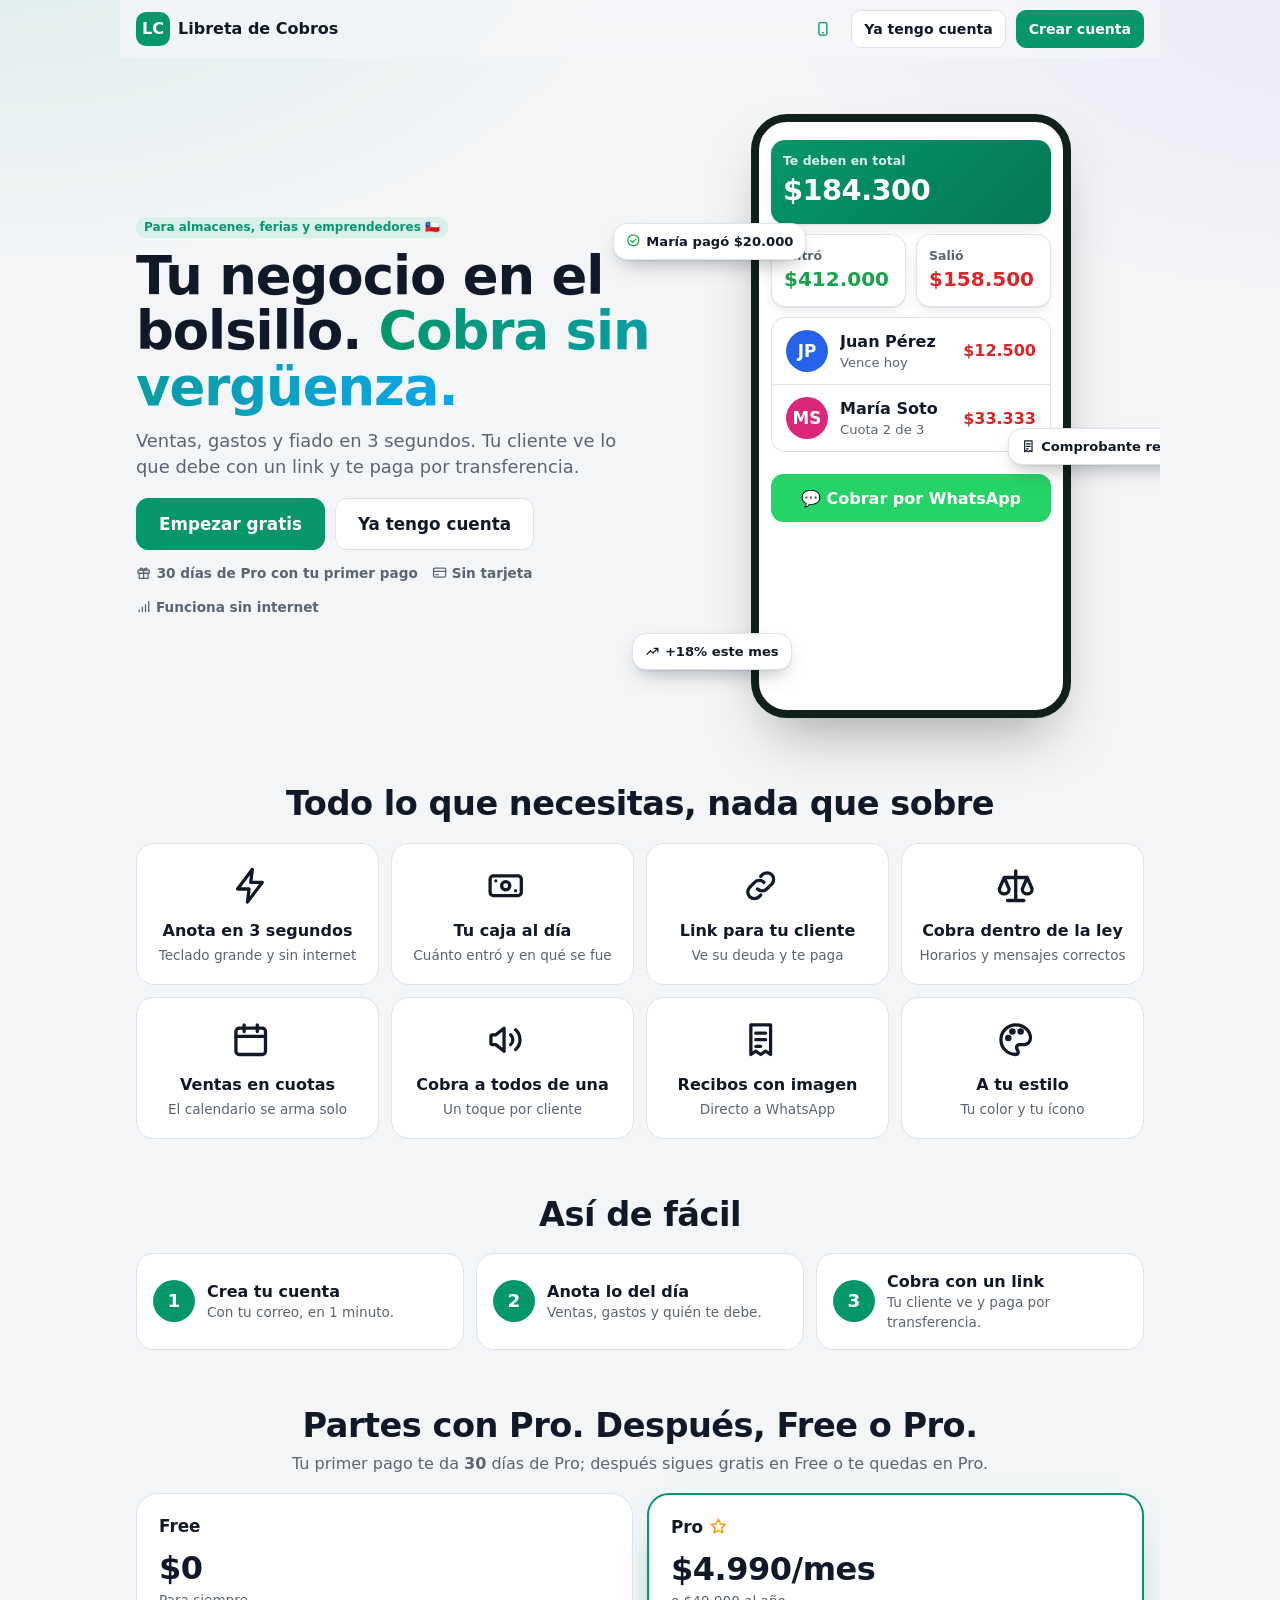
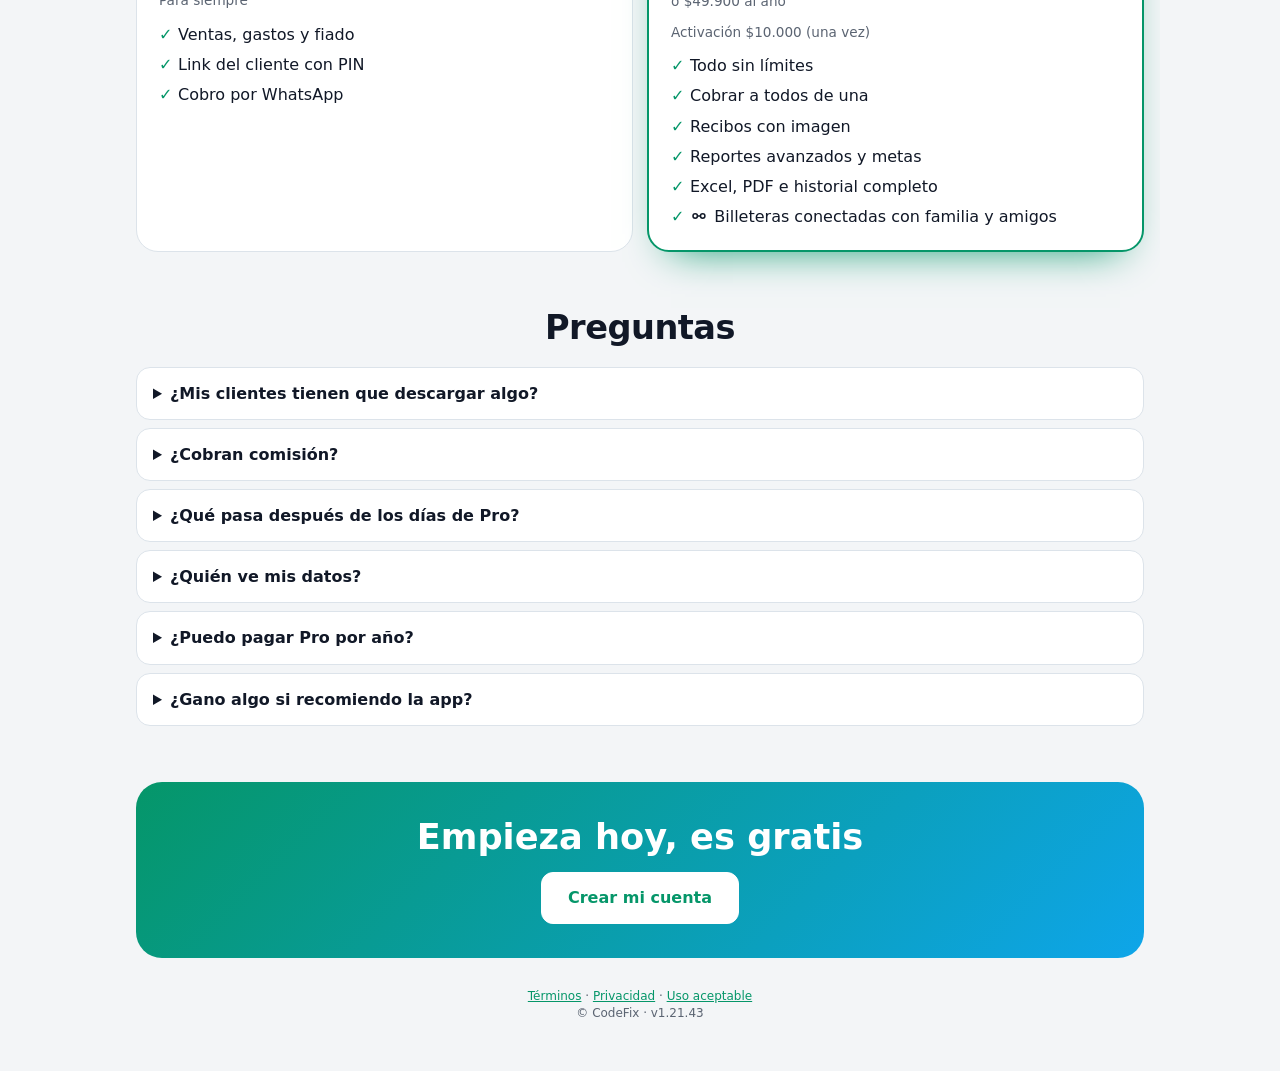
==== index.html @ a0128516 "G11: A4 un solo instalador · A5 sin tablas dobles · A6 un solo filtro de texto (seguro.js) · A9 docs" ====
<!doctype html>
<html lang="es">
<head>
  <meta charset="utf-8">
  <meta name="viewport" content="width=device-width, initial-scale=1, viewport-fit=cover">
  <title>Libreta de Cobros · Tu billetera de negocio en el celular</title>
  <meta name="description" content="Ventas, gastos y fiado en tu celular. Tu cliente ve lo que debe con un link y te paga por transferencia. Partes con 30 días de Pro y después eliges Free o Pro.">
  <meta name="theme-color" content="#059669">
  <link rel="manifest" href="manifest.webmanifest">
  <link rel="icon" href="icons/favicon.svg" type="image/svg+xml">
  <link rel="apple-touch-icon" href="icons/icon-192.png">
  <meta property="og:title" content="Libreta de Cobros">
  <meta property="og:description" content="Recupera la plata que te deben. Ventas, gastos y fiado en tu celular.">
  <link rel="stylesheet" href="css/app.css">
<link rel="stylesheet" href="css/tema.css">
<script src="js/seguro.js"></script>
<script src="js/carga.js"></script>
<script src="js/humano.js"></script>
</head>
<body>
  <div class="lp" id="portada">
    <header class="lp-top">
      <div class="logo-mini">LC</div><span class="marca">Libreta de Cobros</span>
      <button class="btn chico texto" id="bInstalarTop" type="button" aria-label="Instalar la app">📲</button>
      <span id="topSinSesion" class="fila">
        <button class="btn chico" type="button" data-ir="ingresar">Ya tengo cuenta</button>
        <button class="btn chico primario" type="button" data-ir="crear">Crear cuenta</button>
      </span>
      <span id="topConSesion" class="fila oculto">
        <button class="btn chico" type="button" id="bSalirTop">🚪 Cerrar sesión</button>
        <button class="btn chico primario" type="button" data-ir="app">Abrir</button>
      </span>
    </header>

    <div class="banda info oculto" id="bandaRef" style="margin:8px 16px 0">🎁 Te invitó otro negocio: crea tu cuenta gratis y parte con días de Pro de regalo.</div>
    <section class="lp-hero">
      <div>
        <span class="tag marca">Para almacenes, ferias y emprendedores 🇨🇱</span>
        <h1>Tu negocio en el bolsillo. <em>Cobra sin vergüenza.</em></h1>
        <p class="bajada">Ventas, gastos y fiado en 3 segundos. Tu cliente ve lo que debe con un link y te paga por transferencia.</p>
        <div class="lp-cta">
          <button class="btn primario" type="button" data-ir="crear">Empezar gratis</button>
          <button class="btn" type="button" data-ir="ingresar">Ya tengo cuenta</button>
        </div>
        <div class="lp-sellos"><span>🎁 <span id="txtPrueba">30 días de Pro con tu primer pago</span></span><span>💳 Sin tarjeta</span><span>📶 Funciona sin internet</span></div>
      </div>
      <div style="position:relative">
        <div class="lp-tel" aria-hidden="true">
          <div class="kpi hero"><div class="t">Te deben en total</div><div class="grande" id="contador">$0</div></div>
          <div class="grid2"><div class="kpi"><div class="t">Entró</div><div class="v verde">$412.000</div></div><div class="kpi"><div class="t">Salió</div><div class="v rojo">$158.500</div></div></div>
          <div class="lista">
            <div class="item"><div class="avatar" style="background:#2563eb">JP</div><div class="crece"><div class="nom">Juan Pérez</div><div class="sub">Vence hoy</div></div><div class="monto rojo">$12.500</div></div>
            <div class="item"><div class="avatar" style="background:#db2777">MS</div><div class="crece"><div class="nom">María Soto</div><div class="sub">Cuota 2 de 3</div></div><div class="monto rojo">$33.333</div></div>
          </div>
          <div class="btn wsp ancho">💬 Cobrar por WhatsApp</div>
        </div>
        <div class="lp-burbuja b1" aria-hidden="true">✅ María pagó $20.000</div>
        <div class="lp-burbuja b2" aria-hidden="true">🧾 Comprobante recibido</div>
        <div class="lp-burbuja b3" aria-hidden="true">📈 +18% este mes</div>
      </div>
    </section>

    <div class="lp-titulo aparece"><h2>Todo lo que necesitas, nada que sobre</h2></div>
    <div class="lp-grid">
      <div class="lp-card aparece"><span class="ico">⚡</span><strong>Anota en 3 segundos</strong><small class="sutil">Teclado grande y sin internet</small></div>
      <div class="lp-card aparece"><span class="ico">💰</span><strong>Tu caja al día</strong><small class="sutil">Cuánto entró y en qué se fue</small></div>
      <div class="lp-card aparece"><span class="ico">🔗</span><strong>Link para tu cliente</strong><small class="sutil">Ve su deuda y te paga</small></div>
      <div class="lp-card aparece"><span class="ico">⚖️</span><strong>Cobra dentro de la ley</strong><small class="sutil">Horarios y mensajes correctos</small></div>
      <div class="lp-card aparece"><span class="ico">📆</span><strong>Ventas en cuotas</strong><small class="sutil">El calendario se arma solo</small></div>
      <div class="lp-card aparece"><span class="ico">📣</span><strong>Cobra a todos de una</strong><small class="sutil">Un toque por cliente</small></div>
      <div class="lp-card aparece"><span class="ico">🧾</span><strong>Recibos con imagen</strong><small class="sutil">Directo a WhatsApp</small></div>
      <div class="lp-card aparece"><span class="ico">🎨</span><strong>A tu estilo</strong><small class="sutil">Tu color y tu ícono</small></div>
    </div>

    <div class="lp-titulo aparece"><h2>Así de fácil</h2></div>
    <div class="lp-pasos">
      <div class="lp-paso aparece"><b>1</b><div><strong>Crea tu cuenta</strong><div class="sutil">Con tu correo, en 1 minuto.</div></div></div>
      <div class="lp-paso aparece"><b>2</b><div><strong>Anota lo del día</strong><div class="sutil">Ventas, gastos y quién te debe.</div></div></div>
      <div class="lp-paso aparece"><b>3</b><div><strong>Cobra con un link</strong><div class="sutil">Tu cliente ve y paga por transferencia.</div></div></div>
    </div>

    <div class="lp-titulo aparece" id="precios"><h2>Partes con Pro. Después, Free o Pro.</h2><p>Tu primer pago te da <strong id="diasPrueba">30</strong> días de Pro; después sigues gratis en Free o te quedas en Pro.</p></div>
    <div class="lp-planes">
      <div class="lp-plan aparece">
        <h3>Free</h3><div class="precio">$0</div><p class="sutil">Para siempre</p>
        <ul id="listaNormal"><li>Ventas, gastos y fiado</li><li>Link del cliente con PIN</li><li>Cobro por WhatsApp</li></ul>
      </div>
      <div class="lp-plan pro aparece">
        <h3>Pro ⭐</h3><div class="precio" id="precioPremium">$4.990/mes</div><p class="sutil" id="precioAnual">o $49.900 al año</p><p class="sutil" id="precioActivacion">Activación $10.000 (una vez)</p>
        <ul id="listaPro"><li>Todo sin límites</li><li>Cobrar a todos de una</li><li>Recibos con imagen</li><li>Reportes avanzados y metas</li><li>Excel, PDF e historial completo</li><li>🤝 Billeteras conectadas con familia y amigos</li></ul>
      </div>
    </div>

    <div class="lp-titulo aparece"><h2>Preguntas</h2></div>
    <div class="lp-faq">
      <details class="aparece"><summary>¿Mis clientes tienen que descargar algo?</summary><p class="sutil mt">No. Les llega un link por WhatsApp y entran con un PIN.</p></details>
      <details class="aparece"><summary>¿Cobran comisión?</summary><p class="sutil mt">No. Te transfieren directo a tu cuenta.</p></details>
      <details class="aparece"><summary>¿Qué pasa después de los días de Pro?</summary><p class="sutil mt">Sigues gratis en Free. Lo Pro queda en pausa y no se borra nada.</p></details>
      <details class="aparece"><summary>¿Quién ve mis datos?</summary><p class="sutil mt">Solo tú. Cada billetera es personal y privada. Tu cliente ve solo su propia cuenta con su link y PIN. Si conectas tu billetera con otra persona (Pro), ella ve únicamente lo que anotan entre ustedes dos: nunca tus clientes, tu caja ni tus gastos.</p></details>
      <details class="aparece"><summary>¿Puedo pagar Pro por año?</summary><p class="sutil mt">Sí. Eliges mensual o anual al pasar a Pro; el anual sale más barato. Pagas con link o transferencia y subes la foto del comprobante.</p></details>
      <details class="aparece solo-ref"><summary>¿Gano algo si recomiendo la app?</summary><p class="sutil mt">Sí: <strong class="dias-ref">15</strong> días de Pro gratis por cada negocio que se una con tu link y empiece a usar su billetera (Más → Invita y gana).</p></details>
    </div>

    <section class="lp-final aparece">
      <h2>Empieza hoy, es gratis</h2>
      <button class="btn" type="button" data-ir="crear">Crear mi cuenta</button>
    </section>

    <footer class="pie">
      <a href="legal/#terminos">Términos</a> · <a href="legal/#privacidad">Privacidad</a> · <a href="legal/#uso">Uso aceptable</a><br>
      © CodeFix · v<span id="ver"></span>
    </footer>
  </div>

  <main class="app oculto" id="cuenta" style="max-width:480px;padding-top:24px"></main>

  <script src="vendor/supabase.js"></script>
  <script src="js/config.js"></script>
  <script src="js/core.js"></script>
  <script src="js/inicio.js"></script>
<script src="js/iconos.js"></script>
<script src="js/instalar.js"></script>
<script src="js/barra.js"></script>
<script src="js/auto.js"></script>
<script src="js/fotos.js"></script>
<script src="js/voz.js"></script>
<script src="js/respaldo.js"></script>
<script src="js/pagos.js"></script>
<script src="js/verificar.js"></script>
<script src="js/premium.js"></script>
<script src="js/ayuda.js"></script>
<script src="js/datos.js"></script>
<script src="js/vitrina.js"></script>
</body>
</html>
---- css/app.css ----
/* Libreta de Cobros · estilos (celular primero, modo claro/oscuro) */
:root {
  --marca: #059669; --marca-2: #047857; --marca-suave: #d1fae5;
  --deuda: #dc2626; --deuda-suave: #fee2e2; --ok: #16a34a; --ok-suave: #dcfce7;
  --aviso: #ea580c; --aviso-suave: #ffedd5; --info: #2563eb;
  --fondo: #f3f5f4; --tarjeta: #ffffff; --texto: #10201a; --texto-2: #52645c; --borde: #dde5e1; --sombra: 0 1px 2px rgba(0,0,0,.06), 0 4px 14px rgba(0,0,0,.05);
  --radio: 14px; --tam: 16px;
  color-scheme: light;
}
@media (prefers-color-scheme: dark) {
  :root:not([data-theme="light"]) {
    --fondo: #0d1512; --tarjeta: #15201c; --texto: #e7f0ec; --texto-2: #9db0a8; --borde: #26352f;
    --marca-suave: #0b3b2c; --deuda-suave: #3b1414; --ok-suave: #10331f; --aviso-suave: #3a2410; --sombra: none;
    color-scheme: dark;
  }
}
:root[data-theme="dark"] {
  --fondo: #0d1512; --tarjeta: #15201c; --texto: #e7f0ec; --texto-2: #9db0a8; --borde: #26352f;
  --marca-suave: #0b3b2c; --deuda-suave: #3b1414; --ok-suave: #10331f; --aviso-suave: #3a2410; --sombra: none;
  color-scheme: dark;
}
html.grande { --tam: 19px; }
* { box-sizing: border-box; }
html, body { margin: 0; padding: 0; }
body {
  background: var(--fondo); color: var(--texto); font: 400 var(--tam)/1.45 system-ui, -apple-system, "Segoe UI", Roboto, sans-serif;
  -webkit-tap-highlight-color: transparent; min-height: 100vh; overflow-x: hidden;
}
a { color: var(--marca); }
h1, h2, h3 { line-height: 1.2; margin: 0 0 .5em; }
h1 { font-size: 1.5em; } h2 { font-size: 1.2em; } h3 { font-size: 1.05em; }
p { margin: 0 0 .8em; }
small, .sutil { color: var(--texto-2); font-size: .85em; }
.oculto { display: none !important; }
.centro { text-align: center; }
.fila { display: flex; gap: 10px; align-items: center; }
.fila.envolver { flex-wrap: wrap; }
.fila > .crece { flex: 1; min-width: 0; }
.entre { justify-content: space-between; }
.col { display: flex; flex-direction: column; gap: 10px; }
.grid2 { display: grid; grid-template-columns: 1fr 1fr; gap: 10px; }
.grid3 { display: grid; grid-template-columns: repeat(3, 1fr); gap: 8px; }
.mt { margin-top: 14px; } .mb { margin-bottom: 14px; }
.cortar { white-space: nowrap; overflow: hidden; text-overflow: ellipsis; }

/* Estructura */
.app { max-width: 1100px; margin: 0 auto; padding: 0 16px 96px; }
.barra-sup {
  position: sticky; top: 0; z-index: 20; background: var(--fondo); padding: 12px 16px 8px; margin: 0 -16px 8px;
  display: flex; align-items: center; gap: 10px; border-bottom: 1px solid transparent;
}
.barra-sup h1 { font-size: 1.15em; margin: 0; flex: 1; min-width: 0; white-space: nowrap; overflow: hidden; text-overflow: ellipsis; }
.logo-mini { width: 34px; height: 34px; border-radius: 10px; background: var(--marca); color: #fff; display: grid; place-items: center; font-weight: 800; flex: none; overflow: hidden; }
.logo-mini img { width: 100%; height: 100%; object-fit: cover; }
.nav {
  position: fixed; bottom: 0; left: 0; right: 0; z-index: 30; background: var(--tarjeta); border-top: 1px solid var(--borde);
  display: grid; grid-template-columns: repeat(var(--nav-n, 5), 1fr); padding: 6px 2px calc(6px + env(safe-area-inset-bottom));
}
.nav a { display: flex; flex-direction: column; align-items: center; gap: 2px; padding: 6px 0; color: var(--texto-2); text-decoration: none; font-size: .72em; font-weight: 600; position: relative; white-space: nowrap; }
.nav a .ico { font-size: 1.45em; line-height: 1; }
.nav a.activo { color: var(--marca); }
.nav a.mas-grande .ico { background: var(--marca); color: #fff; width: 46px; height: 46px; border-radius: 50%; display: grid; place-items: center; margin-top: -18px; box-shadow: 0 4px 12px rgba(0,0,0,.22); font-size: 1.6em; }
.punto { position: absolute; top: 2px; right: 26%; min-width: 18px; height: 18px; border-radius: 9px; background: var(--deuda); color: #fff; font-size: 11px; display: grid; place-items: center; padding: 0 4px; }
@media (min-width: 900px) {
  .app.con-nav { padding-left: 230px; }
  .nav { top: 0; right: auto; width: 210px; grid-template-columns: 1fr; align-content: start; border-top: 0; border-right: 1px solid var(--borde); padding: 80px 10px 10px; gap: 4px; }
  .nav a { flex-direction: row; gap: 10px; padding: 12px 14px; border-radius: 12px; font-size: .95em; }
  .nav a.activo { background: var(--marca-suave); }
  .nav a.mas-grande .ico { margin: 0; width: 30px; height: 30px; font-size: 1.1em; box-shadow: none; }
  .punto { right: 10px; top: 12px; }
  .dos-col { display: grid; grid-template-columns: 1fr 1fr; gap: 16px; align-items: start; }
}

/* Tarjetas */
.tarjeta { background: var(--tarjeta); border: 1px solid var(--borde); border-radius: var(--radio); padding: 16px; box-shadow: var(--sombra); margin-bottom: 12px; }
.tarjeta.plana { box-shadow: none; }
.tarjeta h2 { font-size: 1.05em; }
.kpi { background: var(--tarjeta); border: 1px solid var(--borde); border-radius: var(--radio); padding: 12px; }
.kpi .v { font-size: 1.25em; font-weight: 800; }
.kpi .t { font-size: .78em; color: var(--texto-2); font-weight: 600; }
.hero { background: linear-gradient(135deg, var(--marca), var(--marca-2)); color: #fff; border: 0; }
.hero .t { color: rgba(255,255,255,.85); }
.hero .grande { font-size: 2.1em; font-weight: 800; letter-spacing: -.5px; }
.saldo-gigante { font-size: 2.3em; font-weight: 800; letter-spacing: -.5px; line-height: 1.1; }
.rojo { color: var(--deuda); } .verde { color: var(--ok); } .naranjo { color: var(--aviso); } .gris { color: var(--texto-2); }

/* Listas */
.lista { background: var(--tarjeta); border: 1px solid var(--borde); border-radius: var(--radio); overflow: hidden; margin-bottom: 12px; }
.item { display: flex; align-items: center; gap: 12px; padding: 12px 14px; border-bottom: 1px solid var(--borde); color: inherit; text-decoration: none; cursor: pointer; background: none; width: 100%; text-align: left; font: inherit; border-left: 0; border-right: 0; border-top: 0; }
.item:last-child { border-bottom: 0; }
.item:active { background: var(--fondo); }
.avatar { width: 42px; height: 42px; border-radius: 50%; display: grid; place-items: center; font-weight: 800; color: #fff; flex: none; font-size: 1.05em; }
.item .crece { flex: 1; min-width: 0; }
.item .nom { font-weight: 650; white-space: nowrap; overflow: hidden; text-overflow: ellipsis; }
.item .sub { font-size: .82em; color: var(--texto-2); white-space: nowrap; overflow: hidden; text-overflow: ellipsis; }
.item .monto { font-weight: 800; text-align: right; white-space: nowrap; }
.vacio { text-align: center; padding: 28px 16px; color: var(--texto-2); }
.vacio .ico { font-size: 2.2em; display: block; margin-bottom: 6px; }

/* Chips y etiquetas */
.chips { display: flex; gap: 8px; overflow-x: auto; padding: 2px 0 10px; scrollbar-width: none; }
.chips::-webkit-scrollbar { display: none; }
.chip { border: 1px solid var(--borde); background: var(--tarjeta); color: var(--texto); border-radius: 20px; padding: 7px 13px; font: inherit; font-size: .85em; font-weight: 600; white-space: nowrap; cursor: pointer; }
.chip.activo { background: var(--marca); border-color: var(--marca); color: #fff; }
.tag { display: inline-block; font-size: .72em; font-weight: 700; padding: 2px 8px; border-radius: 10px; background: var(--fondo); color: var(--texto-2); vertical-align: middle; }
.tag.rojo { background: var(--deuda-suave); color: var(--deuda); } .tag.verde { background: var(--ok-suave); color: var(--ok); }
.tag.naranjo { background: var(--aviso-suave); color: var(--aviso); } .tag.marca { background: var(--marca-suave); color: var(--marca); }
.tag.premium { background: linear-gradient(90deg, #f59e0b, #d97706); color: #fff; }

/* Botones */
.btn {
  display: inline-flex; align-items: center; justify-content: center; gap: 8px; min-height: 48px; padding: 0 18px; border-radius: 12px;
  border: 1px solid var(--borde); background: var(--tarjeta); color: var(--texto); font: inherit; font-weight: 700; cursor: pointer; text-decoration: none; text-align: center;
}
.btn:disabled { opacity: .5; cursor: not-allowed; }
.btn.primario { background: var(--marca); border-color: var(--marca); color: #fff; }
.btn.rojo { background: var(--deuda); border-color: var(--deuda); color: #fff; }
.btn.verde { background: var(--ok); border-color: var(--ok); color: #fff; }
.btn.wsp { background: #25d366; border-color: #25d366; color: #fff; }
.btn.peligro { color: var(--deuda); border-color: var(--deuda); background: transparent; }
.btn.texto { border: 0; background: none; color: var(--marca); min-height: 40px; padding: 0 8px; }
.btn.chico { min-height: 38px; padding: 0 12px; font-size: .88em; border-radius: 10px; }
.btn.ancho { width: 100%; }
.btn-icono { width: 42px; height: 42px; border-radius: 12px; border: 1px solid var(--borde); background: var(--tarjeta); color: var(--texto); font-size: 1.15em; cursor: pointer; display: grid; place-items: center; flex: none; }
.acciones { display: grid; grid-template-columns: repeat(4, 1fr); gap: 8px; }
.acciones .btn { flex-direction: column; gap: 2px; min-height: 66px; font-size: .82em; padding: 6px; }
.acciones .btn .ico { font-size: 1.35em; }
.fab { position: fixed; right: 18px; bottom: calc(84px + env(safe-area-inset-bottom)); z-index: 25; width: 58px; height: 58px; border-radius: 50%; background: var(--marca); color: #fff; border: 0; font-size: 1.8em; box-shadow: 0 6px 16px rgba(0,0,0,.25); cursor: pointer; }
@media (min-width: 900px) { .fab { bottom: 28px; } }
.fab.con-texto { width: auto; height: 48px; padding: 0 18px; border-radius: 99px; font-size: 1em; font-weight: 800; } /* no se confunde con el + de la barra */

/* Formularios */
label { display: block; font-weight: 650; font-size: .9em; margin: 0 0 5px; }
.campo { margin-bottom: 14px; }
.campo .ayuda { font-size: .8em; color: var(--texto-2); margin-top: 4px; }
.campo .error { font-size: .82em; color: var(--deuda); margin-top: 4px; font-weight: 600; }
input, select, textarea {
  width: 100%; min-height: 48px; padding: 10px 13px; border-radius: 12px; border: 1px solid var(--borde); background: var(--tarjeta); color: var(--texto);
  font: inherit; font-size: max(16px, 1em);
}
textarea { min-height: 90px; resize: vertical; }
input:focus, select:focus, textarea:focus { outline: 2px solid var(--marca); outline-offset: 0; border-color: var(--marca); }
input.mal { border-color: var(--deuda); }
.check { display: flex; gap: 10px; align-items: flex-start; font-weight: 500; font-size: .92em; margin-bottom: 12px; cursor: pointer; }
.check input { width: 22px; min-height: 22px; height: 22px; flex: none; margin-top: 1px; accent-color: var(--marca); }
.segmento { display: grid; grid-auto-flow: column; grid-auto-columns: 1fr; background: var(--fondo); border: 1px solid var(--borde); border-radius: 12px; padding: 4px; gap: 4px; }
.segmento button { min-height: 44px; border: 0; border-radius: 9px; background: none; font: inherit; font-weight: 700; color: var(--texto-2); cursor: pointer; }
.segmento button.activo.fiado { background: var(--deuda); color: #fff; }
.segmento button.activo.abono { background: var(--ok); color: #fff; }
.segmento button.activo { background: var(--marca); color: #fff; }

/* Teclado de montos */
.pantalla-monto { text-align: center; font-size: 2.6em; font-weight: 800; padding: 8px 0 2px; letter-spacing: -1px; min-height: 1.4em; }
.pantalla-monto.fiado { color: var(--deuda); } .pantalla-monto.abono { color: var(--ok); }
.teclado { display: grid; grid-template-columns: repeat(3, 1fr); gap: 8px; }
.teclado button { min-height: 58px; border-radius: 14px; border: 1px solid var(--borde); background: var(--tarjeta); color: var(--texto); font: inherit; font-size: 1.45em; font-weight: 700; cursor: pointer; }
.teclado button:active { background: var(--marca-suave); }
.rapidos { display: flex; gap: 8px; overflow-x: auto; padding: 8px 0; scrollbar-width: none; }
.rapidos button { flex: none; }

/* Movimientos (estilo chat) */
.chat { display: flex; flex-direction: column; gap: 8px; }
.burbuja { max-width: 82%; padding: 10px 12px; border-radius: 14px; background: var(--tarjeta); border: 1px solid var(--borde); position: relative; }
.burbuja.cargo { align-self: flex-end; border-color: #fecaca; background: var(--deuda-suave); }
.burbuja.abono { align-self: flex-start; border-color: #bbf7d0; background: var(--ok-suave); }
.burbuja.ajuste { align-self: center; }
.burbuja.anulado { opacity: .55; }
.burbuja.anulado .m { text-decoration: line-through; }
.burbuja .m { font-weight: 800; font-size: 1.1em; }
.burbuja .d { font-size: .9em; }
.burbuja .meta { font-size: .72em; color: var(--texto-2); margin-top: 3px; }
.dia { text-align: center; font-size: .75em; color: var(--texto-2); font-weight: 700; margin: 6px 0 0; }

/* Barra de progreso */
.barra { height: 8px; background: var(--fondo); border-radius: 4px; overflow: hidden; border: 1px solid var(--borde); }
.barra > i { display: block; height: 100%; background: var(--marca); border-radius: 4px; }
.barra.alerta > i { background: var(--aviso); } .barra.lleno > i { background: var(--deuda); }

/* Avisos flotantes y diálogos */
#toast { position: fixed; left: 50%; bottom: calc(96px + env(safe-area-inset-bottom)); transform: translateX(-50%); z-index: 100; display: flex; flex-direction: column; gap: 8px; width: min(92vw, 420px); pointer-events: none; }
.toast { background: #10201a; color: #fff; padding: 12px 14px; border-radius: 12px; font-weight: 600; box-shadow: 0 6px 20px rgba(0,0,0,.3); display: flex; gap: 10px; align-items: center; pointer-events: auto; animation: sube .2s ease; }
.toast.error { background: var(--deuda); }
.toast button { margin-left: auto; background: none; border: 0; color: #a7f3d0; font: inherit; font-weight: 800; cursor: pointer; }
@keyframes sube { from { transform: translateY(10px); opacity: 0; } }
.velo { position: fixed; inset: 0; background: rgba(0,0,0,.45); z-index: 90; display: flex; align-items: flex-end; justify-content: center; animation: aparece .15s; }
@media (min-width: 640px) { .velo { align-items: center; } }
@keyframes aparece { from { opacity: 0; } }
.dialogo { background: var(--tarjeta); color: var(--texto); width: 100%; max-width: 520px; max-height: 92vh; overflow-y: auto; border-radius: 20px 20px 0 0; padding: 20px 18px calc(18px + env(safe-area-inset-bottom)); }
@media (min-width: 640px) { .dialogo { border-radius: 20px; } }
.dialogo h2 { margin-bottom: 12px; }
.dialogo .botones { display: flex; gap: 10px; margin-top: 16px; }
.dialogo .botones .btn { flex: 1; }
.cargando { position: fixed; inset: 0; display: grid; place-items: center; z-index: 95; background: rgba(0,0,0,.15); }
.spinner { width: 38px; height: 38px; border: 4px solid var(--borde); border-top-color: var(--marca); border-radius: 50%; animation: gira .8s linear infinite; }
@keyframes gira { to { transform: rotate(360deg); } }
.banda { padding: 10px 14px; border-radius: 12px; margin-bottom: 12px; font-size: .9em; font-weight: 600; display: flex; gap: 10px; align-items: center; }
.banda.aviso { background: var(--aviso-suave); color: var(--aviso); }
.banda.error { background: var(--deuda-suave); color: var(--deuda); }
.banda.info { background: var(--marca-suave); color: var(--marca-2); }
.banda .btn { margin-left: auto; white-space: nowrap; flex: none; }
.pie { text-align: center; font-size: .75em; color: var(--texto-2); padding: 20px 0 8px; }
.copiar-fila { display: flex; align-items: center; gap: 8px; padding: 9px 0; border-bottom: 1px solid var(--borde); }
.copiar-fila:last-child { border-bottom: 0; }
.copiar-fila .crece { flex: 1; min-width: 0; }
.copiar-fila .k { font-size: .75em; color: var(--texto-2); font-weight: 700; }
.copiar-fila .v { font-weight: 650; overflow-wrap: anywhere; }
.foto-comp { width: 100%; max-height: 60vh; object-fit: contain; border-radius: 12px; background: var(--fondo); }
.grafico { display: flex; align-items: flex-end; gap: 3px; height: 120px; padding-top: 8px; }
.grafico div { flex: 1; max-width: 28px; display: flex; flex-direction: column; justify-content: flex-end; gap: 1px; min-width: 3px; }
.grafico i { display: block; border-radius: 3px 3px 0 0; }
.grafico i.f { background: var(--deuda); } .grafico i.c { background: var(--ok); }
.pin { display: flex; gap: 10px; justify-content: center; margin: 14px 0; }
.pin span { width: 18px; height: 18px; border-radius: 50%; border: 2px solid var(--marca); }
.pin span.lleno { background: var(--marca); }
.portada { max-width: 980px; margin: 0 auto; padding: 24px 16px 40px; }
.portada .hero-portada { display: grid; gap: 22px; align-items: center; padding: 18px 0 8px; }
@media (min-width: 860px) { .portada .hero-portada { grid-template-columns: 1.1fr .9fr; } }
.portada h1 { font-size: 2.1em; letter-spacing: -.5px; }
.beneficios { display: grid; gap: 12px; grid-template-columns: 1fr; margin: 18px 0; }
@media (min-width: 700px) { .beneficios { grid-template-columns: repeat(3, 1fr); } }
.beneficios .tarjeta .ico { font-size: 1.8em; }
.mock { background: var(--tarjeta); border: 1px solid var(--borde); border-radius: 22px; padding: 16px; box-shadow: var(--sombra); }
@media print {
  .nav, .barra-sup, .fab, #toast, .no-imprimir { display: none !important; }
  body { background: #fff; color: #000; }
  .app { padding: 0; }
}

/* Chat de soporte */
.chat-soporte { display: flex; flex-direction: column; gap: 8px; min-height: 40vh; }
.msg { max-width: 85%; padding: 9px 12px; border-radius: 14px; background: var(--tarjeta); border: 1px solid var(--borde); white-space: pre-wrap; overflow-wrap: anywhere; }
.msg.mio { align-self: flex-end; background: var(--marca); border-color: var(--marca); color: #fff; }
.msg .meta { font-size: .7em; opacity: .75; margin-top: 3px; }
.escribir { position: sticky; bottom: calc(70px + env(safe-area-inset-bottom)); display: flex; gap: 8px; background: var(--fondo); padding: 10px 0; }
.escribir textarea { min-height: 48px; height: 48px; }
@media (min-width: 900px) { .escribir { bottom: 0; } }
/* Caja */
.tiles { display: grid; grid-template-columns: 1fr 1fr; gap: 10px; }
.tile { display: flex; flex-direction: column; gap: 4px; padding: 18px 14px; border-radius: 16px; border: 1px solid var(--borde); background: var(--tarjeta); color: var(--texto); text-decoration: none; font-weight: 700; }
.tile .ico { font-size: 1.8em; }
.tile small { font-weight: 500; }
.tile.verde { border-color: var(--ok); } .tile.rojo { border-color: var(--deuda); }
.cat-barra { display: grid; grid-template-columns: minmax(0, 1fr) auto; gap: 2px 10px; align-items: center; margin-bottom: 10px; }
.cat-barra .barra { grid-column: 1 / -1; }
.cat-barra .barra > i { background: var(--deuda); }
.cat-barra.ing .barra > i { background: var(--ok); }

/* ---------- v1.4: tema de color, íconos y funciones Pro ---------- */
@supports (color: color-mix(in srgb, red, blue)) {
  :root { --marca-suave: color-mix(in srgb, var(--marca) 15%, #fff); }
  :root[data-theme="dark"] { --marca-suave: color-mix(in srgb, var(--marca) 28%, #0d1512); }
  @media (prefers-color-scheme: dark) { :root:not([data-theme="light"]) { --marca-suave: color-mix(in srgb, var(--marca) 28%, #0d1512); } }
}
.logo-mini.emoji { background: var(--marca-suave); font-size: 1.25em; }
.logo-mini.grande { width: 56px; height: 56px; border-radius: 16px; font-size: 1.4em; }
.logo-mini.grande.emoji { font-size: 1.9em; }
a.logo-mini { color: #fff; }
.bloq-pro { opacity: .55; filter: grayscale(.7); position: relative; }
.tag.pro { background: #475569; color: #fff; margin-left: 6px; filter: none; }
.lista-pro { list-style: none; padding: 0; margin: 8px 0 0; display: grid; gap: 6px; font-size: .9em; }
.lista-pro li { display: flex; gap: 8px; align-items: flex-start; }
a.pro-invita { display: block; color: inherit; text-decoration: none; border-color: var(--marca); background: linear-gradient(135deg, var(--marca-suave), var(--tarjeta)); }
.galeria { display: grid; grid-template-columns: repeat(auto-fill, minmax(46px, 1fr)); gap: 6px; }
.galeria button { height: 46px; border-radius: 12px; border: 2px solid var(--borde); background: var(--fondo); font-size: 1.45em; cursor: pointer; color: var(--texto); font-weight: 800; }
.galeria button:first-child { font-size: .9em; }
.galeria button.activo { border-color: var(--marca); background: var(--marca-suave); transform: scale(1.06); }
.paleta { display: grid; grid-template-columns: repeat(6, 1fr); gap: 10px; max-width: 360px; }
.paleta button { aspect-ratio: 1; border-radius: 50%; border: 3px solid transparent; cursor: pointer; box-shadow: inset 0 0 0 2px rgba(255,255,255,.35); }
.paleta button.activo { border-color: var(--texto); transform: scale(1.1); }
table.comparar { width: 100%; border-collapse: collapse; font-size: .88em; }
table.comparar th, table.comparar td { padding: 7px 4px; border-bottom: 1px solid var(--borde); text-align: center; }
table.comparar td:first-child, table.comparar th:first-child { text-align: left; }
table.comparar th:last-child, table.comparar td:last-child { color: var(--marca); font-weight: 700; }
.dias-semana { display: grid; grid-template-columns: repeat(7, 1fr); gap: 6px; align-items: end; height: 110px; }
.dias-semana div { display: flex; flex-direction: column; align-items: center; justify-content: flex-end; gap: 4px; height: 100%; }
.dias-semana i { width: 70%; min-height: 3px; background: var(--marca); border-radius: 4px 4px 0 0; }
.dias-semana span { font-size: .72em; color: var(--texto-2); font-weight: 700; }

/* ---------- Portada (landing) ---------- */
.lp { max-width: 1040px; margin: 0 auto; padding: 0 16px 40px; overflow-x: hidden; }
.lp-top { position: sticky; top: 0; z-index: 20; display: flex; align-items: center; gap: 8px; padding: 10px 16px; margin: 0 -16px; background: var(--fondo); background: color-mix(in srgb, var(--fondo) 88%, transparent); backdrop-filter: blur(8px); }
.lp-top .marca { font-weight: 800; flex: 1; white-space: nowrap; overflow: hidden; text-overflow: ellipsis; }
.lp-hero { display: grid; gap: 28px; align-items: center; padding: 30px 0 10px; }
@media (min-width: 860px) { .lp-hero { grid-template-columns: 1.05fr .95fr; padding-top: 56px; } }
.lp-hero h1 { font-size: clamp(2em, 6.5vw, 3.3em); letter-spacing: -1px; line-height: 1.05; margin: 10px 0 14px; }
.lp-hero h1 em { font-style: normal; background: linear-gradient(90deg, var(--marca), #0ea5e9); -webkit-background-clip: text; background-clip: text; color: transparent; }
.lp-hero .bajada { font-size: 1.12em; color: var(--texto-2); max-width: 30em; }
.lp-cta { display: flex; gap: 10px; flex-wrap: wrap; margin-top: 18px; }
.lp-cta .btn { min-height: 52px; padding: 0 22px; font-size: 1.05em; }
.lp-sellos { display: flex; gap: 14px; flex-wrap: wrap; margin-top: 14px; font-size: .85em; color: var(--texto-2); font-weight: 600; }
.lp-tel { position: relative; margin: 0 auto; width: min(320px, 86vw); aspect-ratio: 9 / 17; border-radius: 36px; background: var(--tarjeta); border: 8px solid #10201a; box-shadow: 0 30px 60px -20px rgba(0,0,0,.35); padding: 18px 12px; display: flex; flex-direction: column; gap: 10px; }
.lp-tel .kpi.hero .grande { font-size: 1.8em; }
.lp-burbuja { position: absolute; background: var(--tarjeta); border: 1px solid var(--borde); border-radius: 14px; padding: 8px 12px; font-size: .82em; font-weight: 700; box-shadow: var(--sombra), 0 10px 24px -10px rgba(0,0,0,.3); white-space: nowrap; }
.lp-burbuja.b1 { top: 18%; left: -14%; } .lp-burbuja.b2 { top: 52%; right: -16%; } .lp-burbuja.b3 { bottom: 8%; left: -10%; }
.lp-titulo { text-align: center; margin: 56px 0 18px; }
.lp-titulo h2 { font-size: clamp(1.5em, 4.5vw, 2.1em); letter-spacing: -.5px; margin: 0; }
.lp-titulo p { color: var(--texto-2); margin: 6px 0 0; }
.lp-grid { display: grid; gap: 12px; grid-template-columns: repeat(2, 1fr); }
@media (min-width: 760px) { .lp-grid { grid-template-columns: repeat(4, 1fr); } }
.lp-card { background: var(--tarjeta); border: 1px solid var(--borde); border-radius: 18px; padding: 18px 14px; text-align: center; }
.lp-card .ico { font-size: 2.2em; display: block; margin-bottom: 6px; }
.lp-card strong { display: block; }
.lp-card small { display: block; margin-top: 4px; }
.lp-pasos { display: grid; gap: 12px; }
@media (min-width: 760px) { .lp-pasos { grid-template-columns: repeat(3, 1fr); } }
.lp-paso { display: flex; gap: 12px; align-items: center; background: var(--tarjeta); border: 1px solid var(--borde); border-radius: 18px; padding: 16px; }
.lp-paso b { flex: none; width: 42px; height: 42px; border-radius: 50%; background: var(--marca); color: #fff; display: grid; place-items: center; font-size: 1.15em; }
.lp-planes { display: grid; gap: 14px; }
@media (min-width: 760px) { .lp-planes { grid-template-columns: 1fr 1fr; } }
.lp-plan { background: var(--tarjeta); border: 1px solid var(--borde); border-radius: 22px; padding: 22px; }
.lp-plan.pro { border: 2px solid var(--marca); box-shadow: 0 20px 40px -24px var(--marca); }
.lp-plan .precio { font-size: 2em; font-weight: 800; letter-spacing: -.5px; }
.lp-plan ul { list-style: none; padding: 0; margin: 12px 0 0; display: grid; gap: 7px; }
.lp-plan li::before { content: "✓ "; color: var(--marca); font-weight: 800; }
.lp-faq details { background: var(--tarjeta); border: 1px solid var(--borde); border-radius: 14px; padding: 14px 16px; margin-bottom: 8px; }
.lp-faq summary { font-weight: 700; cursor: pointer; }
.lp-final { text-align: center; margin: 56px 0 10px; padding: 34px 18px; border-radius: 26px; background: linear-gradient(135deg, var(--marca), #0ea5e9); color: #fff; }
.lp-final h2 { font-size: clamp(1.5em, 5vw, 2.2em); margin: 0 0 14px; }
.lp-final .btn { background: #fff; color: var(--marca); border-color: #fff; min-height: 52px; padding: 0 26px; }
/* Animaciones suaves (se apagan si el celular pide menos movimiento) */
.aparece { opacity: 0; transform: translateY(18px); transition: opacity .6s ease, transform .6s ease; }
.aparece.visto { opacity: 1; transform: none; }
@keyframes flotar { 0%, 100% { transform: translateY(0); } 50% { transform: translateY(-8px); } }
@keyframes entrar { from { opacity: 0; transform: translateY(14px) scale(.97); } to { opacity: 1; transform: none; } }
.lp-burbuja { animation: flotar 4s ease-in-out infinite; }
.lp-burbuja.b2 { animation-delay: -1.3s; } .lp-burbuja.b3 { animation-delay: -2.6s; }
.lp-hero > div:first-child > * { animation: entrar .7s ease both; }
.lp-hero > div:first-child > *:nth-child(2) { animation-delay: .08s; } .lp-hero > div:first-child > *:nth-child(3) { animation-delay: .16s; }
.lp-hero > div:first-child > *:nth-child(4) { animation-delay: .24s; } .lp-hero > div:first-child > *:nth-child(5) { animation-delay: .32s; }
.lp-tel { animation: entrar .9s .2s ease both; }
@media (prefers-reduced-motion: reduce) { .aparece { opacity: 1; transform: none; transition: none; } .lp-burbuja, .lp-tel, .lp-hero > div:first-child > * { animation: none; } }
@media (max-width: 420px) { .lp-burbuja.b1 { left: -4%; } .lp-burbuja.b2 { right: -4%; } .lp-burbuja.b3 { left: 0; } }
.lp-top .btn { white-space: nowrap; padding: 0 12px; }
@media (max-width: 380px) { .lp-top .marca { display: none; } .lp-top .btn { padding: 0 9px; font-size: .8em; } }
input.malo, textarea.malo, select.malo { border-color: var(--deuda) !important; box-shadow: 0 0 0 3px var(--deuda-suave); }
.codigo-conexion { font: 800 1.9em/1.2 ui-monospace, SFMono-Regular, Menlo, monospace; letter-spacing: 4px; text-align: center; padding: 14px; border: 2px dashed var(--marca); border-radius: 14px; background: var(--marca-suave); color: var(--texto); }
.avatar.emoji { background: var(--marca-suave); font-size: 1.3em; }
/* v1.7: misma línea visual que BiciTaller */
.barra-sup { background: color-mix(in srgb, var(--fondo) 88%, transparent); -webkit-backdrop-filter: blur(12px); backdrop-filter: blur(12px); border-bottom-color: var(--borde); }
.slotpago { border: 1px solid var(--borde); border-radius: 14px; padding: 12px; margin-bottom: 10px; }
.slotpago.on { border-color: var(--marca); box-shadow: 0 0 0 3px var(--marca-suave); }
.slotpago .check { margin-bottom: 8px; }
.subtabs { display: flex; gap: 6px; overflow-x: auto; padding-bottom: 6px; margin-bottom: 12px; scrollbar-width: none; }
.subtabs::-webkit-scrollbar { display: none; }
.subtabs .chip { flex: none; }
table.uso { width: 100%; border-collapse: collapse; font-size: .88em; }
table.uso td { padding: 6px 0; border-bottom: 1px solid var(--borde); }
table.uso td.r { text-align: right; font-variant-numeric: tabular-nums; }

/* v1.8 · Menú con íconos de línea, "Más" con tarjeta de perfil, Pasar a Pro (mensual o anual) e Invita y gana */
.nav a .ico .ic { width: 24px; height: 24px; display: block; }
.nav a.mas-grande .ico .ic { width: 26px; height: 26px; }
@media (min-width: 900px) { .nav a .ico .ic { width: 20px; height: 20px; } .nav a.mas-grande .ico .ic { width: 18px; height: 18px; } }
.barra-sup .btn-icono .ic { width: 20px; height: 20px; }
.ic-caja { width: 36px; height: 36px; border-radius: 10px; background: var(--marca-suave); color: var(--marca); display: grid; place-items: center; flex: none; }
.ic-caja.rojo { background: var(--deuda-suave); color: var(--deuda); }
.sec { font-size: .74em; text-transform: uppercase; letter-spacing: .07em; color: var(--texto-2); font-weight: 750; margin: 18px 4px 8px; }
.perfil-card .logo-mini.grande { width: 52px; height: 52px; border-radius: 16px; font-size: 1.3em; }
.perfil-card .btn .ic { width: 18px; height: 18px; }
.uso-mini { display: grid; gap: 4px; margin-top: 12px; font-size: .85em; }
.plan-elegir { display: grid; grid-template-columns: 1fr 1fr; gap: 10px; margin: 6px 0 10px; }
.plan-op { border: 2px solid var(--borde); border-radius: 14px; padding: 12px; background: var(--tarjeta); color: inherit; font: inherit; text-align: left; cursor: pointer; display: grid; gap: 4px; align-content: start; }
.plan-op.activo { border-color: var(--marca); background: var(--marca-suave); }
.plan-op .p { font-size: 1.2em; font-weight: 800; }
.plan-op .tag { justify-self: start; }
.total-pago { background: var(--fondo); border-radius: 12px; padding: 10px 12px; margin-bottom: 4px; }
.total-pago .grande { font-size: 1.6em; font-weight: 800; }
.paso-pago { display: flex; align-items: center; gap: 10px; margin: 16px 0 8px; }
.paso-pago b { width: 28px; height: 28px; border-radius: 50%; background: var(--marca); color: #fff; display: grid; place-items: center; font-size: .9em; flex: none; }
.codigo-ref { font-size: 2em; font-weight: 800; letter-spacing: 6px; margin: 4px 0; }
/* v1.9 · Asistente de actualización (admin) */
.paso-act { display: flex; gap: 12px; align-items: flex-start; padding: 14px 0; border-top: 1px solid var(--borde); }
.paso-act > b { flex: none; width: 30px; height: 30px; border-radius: 50%; display: grid; place-items: center; background: var(--fondo); color: var(--texto-2); border: 1px solid var(--borde); font-size: .9em; }
.paso-act.pend > b { background: var(--aviso); border-color: var(--aviso); color: #fff; }
.paso-act.ok > b { background: var(--ok); border-color: var(--ok); color: #fff; }
.paso-act p { margin: 4px 0 8px; }
.paso-act .fila { margin-top: 6px; }
/* v1.10.2 · Grillas que nunca se salen de la pantalla en celulares angostos */
.grid2 > *, .grid3 > * { min-width: 0; }
.grid3 > .btn, .grid2 > .btn { padding: 0 8px; white-space: normal; line-height: 1.2; }
@media (max-width: 380px) { .grid3 > .btn { font-size: .85em; gap: 5px; } .app { padding-left: 12px; padding-right: 12px; } .barra-sup { margin-left: -12px; margin-right: -12px; padding-left: 12px; padding-right: 12px; } }
/* Más en cuadrícula: la flecha "›" de las filas no se usa en tarjetas (quedaba sola en otra línea). */
.cfx-grilla > a.item > .sutil:last-child { display: none; }
/* Computador: el contenido no queda pegado al menú lateral (el núcleo quita el padding de .con-nav; aquí se deja el mismo aire que las otras apps). */
@media (min-width: 900px) { body.cfx-con-barra .app.con-nav { padding-left: 28px !important; padding-right: 28px !important; } }
/* Listas tipo menú (Mi cuenta, portal): cada fila separada con su línea, aunque el núcleo le dé estilo de botón */
.lista > .item { border-style: solid !important; border-width: 0 0 1px 0 !important; border-color: var(--borde) !important; border-radius: 0 !important; box-shadow: none !important; min-height: 52px; margin: 0 !important; background: none !important; justify-content: flex-start !important; }
.lista > .item:last-child { border-bottom-width: 0 !important; }
---- css/tema.css ----
/* CodeFix · Núcleo · Diseño común de todas las apps (mismo archivo en cada repositorio).
   Misma familia visual (la de la Billetera): fondo, tarjetas, textos, bordes, radios, sombras, letra y modo oscuro.
   Cada app conserva SU color de marca (--brand / --marca), y el que elige el negocio en la app sigue mandando
   (se aplica en línea sobre <html> y le gana a este archivo). Se carga DESPUÉS del CSS propio de cada app.
   Las variables tienen los nombres de todas las apps (brand/bg/card/text… y marca/fondo/tarjeta/texto…). */
:root {
  --cfx-fondo: #f3f5f7; --cfx-tarjeta: #ffffff; --cfx-campo: #f7f9fb; --cfx-texto: #111827; --cfx-texto-2: #5b6472;
  --cfx-borde: #dce3ea; --cfx-sombra: 0 1px 2px rgba(15, 23, 42, .07), 0 6px 18px -6px rgba(15, 23, 42, .14);
  --cfx-radio: 14px; --cfx-radio-chico: 12px;
  --cfx-letra: system-ui, -apple-system, "Segoe UI", Roboto, "Helvetica Neue", Arial, sans-serif;
  --cfx-ok: #16a34a; --cfx-mal: #dc2626; --cfx-aviso: #ea580c;
}
:root, :root[data-theme="light"] {
  /* nombres de CodeFix Apps, Barbería, BiciTaller, Estaciona y Centro de Mando */
  --bg: var(--cfx-fondo); --card: var(--cfx-tarjeta); --card2: var(--cfx-campo); --field: var(--cfx-campo);
  --text: var(--cfx-texto); --ink: var(--cfx-texto); --muted: var(--cfx-texto-2); --line: var(--cfx-borde);
  --shadow: var(--cfx-sombra); --radius: var(--cfx-radio); --radius-sm: var(--cfx-radio-chico); --r: var(--cfx-radio); --r-sm: var(--cfx-radio-chico);
  --font: var(--cfx-letra); --ok: var(--cfx-ok); --bad: var(--cfx-mal);
  /* nombres de la Billetera */
  --fondo: var(--cfx-fondo); --tarjeta: var(--cfx-tarjeta); --texto: var(--cfx-texto); --texto-2: var(--cfx-texto-2);
  --borde: var(--cfx-borde); --sombra: var(--cfx-sombra); --radio: var(--cfx-radio);
}
/* Modo oscuro: automático según el celular, o el que elija la persona en la app */
@media (prefers-color-scheme: dark) {
  :root:not([data-theme="light"]):not(.claro):not(.light) {
    --cfx-fondo: #0e1318; --cfx-tarjeta: #161d25; --cfx-campo: #1b232d; --cfx-texto: #e8edf2; --cfx-texto-2: #9aa6b2;
    --cfx-borde: #2d3a49; --cfx-sombra: 0 1px 0 rgba(255, 255, 255, .03) inset, 0 8px 22px -10px rgba(0, 0, 0, .75);
  }
}
:root[data-theme="dark"], html.dark, html.oscuro, body.dark, body.oscuro {
  --cfx-fondo: #0e1318; --cfx-tarjeta: #161d25; --cfx-campo: #1b232d; --cfx-texto: #e8edf2; --cfx-texto-2: #9aa6b2;
  --cfx-borde: #2d3a49; --cfx-sombra: 0 1px 0 rgba(255, 255, 255, .03) inset, 0 8px 22px -10px rgba(0, 0, 0, .75);
  --bg: var(--cfx-fondo); --card: var(--cfx-tarjeta); --card2: var(--cfx-campo); --field: var(--cfx-campo);
  --text: var(--cfx-texto); --ink: var(--cfx-texto); --muted: var(--cfx-texto-2); --line: var(--cfx-borde); --shadow: var(--cfx-sombra);
  --fondo: var(--cfx-fondo); --tarjeta: var(--cfx-tarjeta); --texto: var(--cfx-texto); --texto-2: var(--cfx-texto-2);
  --borde: var(--cfx-borde); --sombra: var(--cfx-sombra);
}
/* Detalles comunes que dan la misma "familia" sin cambiar cómo funciona cada pantalla */
body { font-family: var(--cfx-letra); -webkit-font-smoothing: antialiased; }
input, select, textarea, button { font-family: inherit; }
:focus-visible { outline: 3px solid color-mix(in srgb, var(--brand, var(--marca, #2563eb)) 45%, transparent); outline-offset: 2px; }
/* ===== Núcleo 1.2 · Barra de abajo común (nucleo/barra.js): [principal][principal][ + ][principal][Más] =====
   En celulares y tablets. En computador cada app mantiene su menú (barra lateral, etc.). */
@media (max-width: 899px) {
  nav.cfx-barra {
    position: fixed !important; left: 0 !important; right: 0 !important; bottom: 0 !important; top: auto !important; width: auto !important; z-index: 40;
    display: grid !important; grid-template-columns: repeat(var(--cfx-n, 5), minmax(0, 1fr)) !important; align-items: end; gap: 0 !important;
    padding: 6px 4px calc(6px + env(safe-area-inset-bottom)) !important; margin: 0 !important; border: 0 !important; border-top: 1px solid var(--cfx-borde) !important; border-radius: 0 !important;
    background: var(--cfx-tarjeta) !important; box-shadow: 0 -4px 18px rgba(15, 23, 42, .06) !important; backdrop-filter: none !important; -webkit-backdrop-filter: none !important; overflow: visible !important;
  }
  nav.cfx-barra > a, nav.cfx-barra > button {
    display: flex !important; flex-direction: column !important; align-items: center !important; justify-content: flex-end !important; gap: 3px !important;
    min-width: 0 !important; width: auto !important; height: auto !important; min-height: 50px !important; margin: 0 !important; padding: 4px 2px !important;
    border: 0 !important; border-radius: 12px !important; background: none !important; box-shadow: none !important;
    color: var(--cfx-texto-2) !important; font: 600 11px/1.15 var(--cfx-letra) !important; text-align: center !important; text-decoration: none !important;
    white-space: nowrap; overflow: hidden; text-overflow: ellipsis; position: relative; transform: none !important;
    -webkit-tap-highlight-color: transparent; outline: none;  /* sin mancha oscura al tocar (Android) */
  }
  nav.cfx-barra > :focus-visible { outline: 2px solid var(--brand, var(--marca, #2563eb)); outline-offset: 2px; }
  nav.cfx-barra > a > small, nav.cfx-barra > button > small { font: inherit !important; margin: 0 !important; }
  nav.cfx-barra > a > span:first-child, nav.cfx-barra > button > span:first-child, nav.cfx-barra .cfx-ico {
    display: grid !important; place-items: center !important; width: 26px !important; height: 26px !important; margin: 0 auto !important; padding: 0 !important;
    font-size: 21px !important; line-height: 1 !important; background: none !important; box-shadow: none !important; border-radius: 0 !important; color: inherit !important;
  }
  nav.cfx-barra svg { width: 23px !important; height: 23px !important; display: block; margin: 0 auto; }
  nav.cfx-barra > .on, nav.cfx-barra > .activo, nav.cfx-barra > [aria-current="page"] { color: var(--brand, var(--marca, #2563eb)) !important; }
  nav.cfx-barra > .on::before, nav.cfx-barra > .activo::before { content: ''; position: absolute; top: 0; left: 30%; right: 30%; height: 3px; border-radius: 0 0 3px 3px; background: currentColor; }
  /* El + grande, con color, un poco más arriba que el resto */
  nav.cfx-barra > .cfx-mas { overflow: visible; color: var(--cfx-texto) !important; font-size: 0 !important; justify-content: center !important; }  /* solo el +, sin texto */
  nav.cfx-barra > .cfx-mas::before { display: none; }
  nav.cfx-barra > .cfx-mas .cfx-ico, nav.cfx-barra > .cfx-mas > svg:first-child, nav.cfx-barra > .cfx-mas > span:first-child {
    width: 56px !important; height: 56px !important; margin: -22px auto 0 !important; border-radius: 50% !important;
    background: var(--brand, var(--marca, #2563eb)) !important; color: var(--cfx-mas-ink, #111827) !important;
    box-shadow: 0 6px 16px color-mix(in srgb, var(--brand, var(--marca, #2563eb)) 45%, transparent), 0 0 0 4px var(--cfx-tarjeta) !important;
  }
  nav.cfx-barra > .cfx-mas span svg { width: 28px !important; height: 28px !important; margin: 0 !important; }
  nav.cfx-barra > .cfx-mas > svg:first-child { padding: 14px !important; box-sizing: border-box !important; }
  nav.cfx-barra > .cfx-mas:active > :first-child { transform: scale(.94); }
  nav.cfx-barra .cfx-oculto { display: none !important; }
  nav.cfx-barra .badge, nav.cfx-barra .punto { position: absolute !important; top: 2px !important; left: calc(50% + 6px) !important; right: auto !important; }
  body.cfx-con-barra { padding-bottom: calc(78px + env(safe-area-inset-bottom)) !important; }
}
/* Computador (900 px o más): la misma barra pasa a ser un menú lateral. Se ven todos los botones (sin "Más" ni repetidos) y el + arriba. */
@media (min-width: 900px) {
  nav.cfx-barra {
    position: fixed !important; top: 0 !important; bottom: 0 !important; left: 0 !important; right: auto !important; width: 220px !important; height: auto !important; z-index: 40;
    display: flex !important; flex-direction: column !important; align-items: stretch !important; justify-content: flex-start !important; gap: 4px !important;
    padding: 76px 10px 16px !important; margin: 0 !important; border: 0 !important; border-right: 1px solid var(--cfx-borde) !important; border-radius: 0 !important;
    background: var(--cfx-tarjeta) !important; box-shadow: none !important; overflow-y: auto !important; transform: none !important; backdrop-filter: none !important;
  }
  nav.cfx-barra > a, nav.cfx-barra > button {
    display: flex !important; flex-direction: row !important; align-items: center !important; justify-content: flex-start !important; gap: 12px !important; flex: none !important;
    width: 100% !important; min-width: 0 !important; height: auto !important; min-height: 44px !important; margin: 0 !important; padding: 10px 12px !important;
    border: 0 !important; border-radius: 12px !important; background: none !important; box-shadow: none !important; transform: none !important;
    color: var(--cfx-texto-2) !important; font: 600 14px/1.2 var(--cfx-letra) !important; text-align: left !important; text-decoration: none !important;
    white-space: nowrap; overflow: hidden; text-overflow: ellipsis; position: relative; cursor: pointer;
  }
  nav.cfx-barra > a:hover, nav.cfx-barra > button:hover { background: var(--cfx-campo) !important; }
  nav.cfx-barra > a > small, nav.cfx-barra > button > small { font: inherit !important; margin: 0 !important; }
  nav.cfx-barra > a > span:first-child, nav.cfx-barra > button > span:first-child, nav.cfx-barra .cfx-ico {
    display: grid !important; place-items: center !important; flex: none !important; width: 24px !important; height: 24px !important; margin: 0 !important; padding: 0 !important;
    font-size: 19px !important; line-height: 1 !important; background: none !important; box-shadow: none !important; border-radius: 0 !important; color: inherit !important;
  }
  nav.cfx-barra svg { width: 20px !important; height: 20px !important; display: block; margin: 0 !important; padding: 0 !important; }
  nav.cfx-barra > .on, nav.cfx-barra > .activo, nav.cfx-barra > [aria-current="page"] {
    color: var(--brand, var(--marca, #2563eb)) !important; background: color-mix(in srgb, var(--brand, var(--marca, #2563eb)) 12%, transparent) !important;
  }
  nav.cfx-barra > .on::before, nav.cfx-barra > .activo::before, nav.cfx-barra > .cfx-mas::before { display: none !important; }
  nav.cfx-barra > .cfx-mas { order: -1; align-self: center !important; width: 52px !important; min-height: 52px !important; height: 52px !important; padding: 0 !important; margin-bottom: 12px !important; border-radius: 50% !important;
    justify-content: center !important; font-size: 0 !important; background: var(--brand, var(--marca, #2563eb)) !important; color: var(--cfx-mas-ink, #111827) !important; }
  nav.cfx-barra > .cfx-mas:hover { filter: brightness(1.08); }
  nav.cfx-barra > .cfx-mas .cfx-ico, nav.cfx-barra > .cfx-mas > svg:first-child, nav.cfx-barra > .cfx-mas > span:first-child { width: 26px !important; height: 26px !important; background: none !important; color: inherit !important; }
  nav.cfx-barra > .cfx-mas svg { width: 26px !important; height: 26px !important; }
  nav.cfx-barra .cfx-oculto { display: flex !important; }
  nav.cfx-barra > .cfx-menu { display: none !important; }
  nav.cfx-barra .badge, nav.cfx-barra .punto, nav.cfx-barra .num { position: static !important; margin-left: auto !important; transform: none !important; }
  body.cfx-con-barra { padding-left: 220px !important; padding-bottom: 24px !important; }
  body.cfx-con-barra .cfx-hoja { left: 232px !important; }
}
@media (max-width: 360px) { nav.cfx-barra > a, nav.cfx-barra > button { font-size: 10px !important; } nav.cfx-barra > .cfx-mas .cfx-ico { width: 50px !important; height: 50px !important; } }
/* Menú en cuadrícula (igual en todas las apps): Más / Ajustes = tarjetas; dentro de cada sección, pestañas en tira. */
.cfx-grilla { display: grid !important; grid-template-columns: repeat(auto-fill, minmax(150px, 1fr)) !important; gap: 10px !important; grid-auto-rows: 1fr !important; padding: 0 !important; margin: 0 0 12px !important;
  list-style: none !important; background: none !important; border: 0 !important; box-shadow: none !important; }
.cfx-grilla > li { display: block !important; margin: 0 !important; padding: 0 !important; border: 0 !important; }
.cfx-grilla > a, .cfx-grilla > button, .cfx-grilla > li > a {
  display: flex !important; flex-direction: column !important; align-items: flex-start !important; justify-content: flex-start !important; gap: 6px !important;
  width: 100% !important; height: 100% !important; min-height: 112px !important; margin: 0 !important; padding: 14px !important; box-sizing: border-box; position: relative;
  border-radius: 18px !important; background: var(--cfx-tarjeta) !important; border: 1px solid var(--cfx-borde) !important; box-shadow: var(--cfx-sombra, none);
  color: var(--cfx-texto) !important; font: 700 14px/1.25 var(--cfx-letra) !important; text-align: left !important; text-decoration: none !important; white-space: normal !important; cursor: pointer; }
.cfx-grilla > a:hover, .cfx-grilla > button:hover, .cfx-grilla > li > a:hover { border-color: var(--brand, var(--marca, #2563eb)) !important; }
.cfx-grilla .ic-caja, .cfx-grilla > button > span:first-child { font-size: 24px; }
/* Todas las tarjetas del mismo alto (dos líneas de texto) y el cuadrado del ícono del mismo tamaño en todas. */
.cfx-grilla .ic-caja { width: 40px !important; height: 40px !important; min-width: 40px !important; flex: none !important; }
.cfx-grilla .chev, .cfx-grilla .flecha, .cfx-grilla a > .muted:last-child { display: none !important; }
.cfx-grilla .badge, .cfx-grilla .num, .cfx-grilla .punto, .cfx-grilla .tag { position: absolute !important; top: 10px !important; right: 10px !important; }
@media (max-width: 360px) { .cfx-grilla { grid-template-columns: 1fr 1fr !important; } }
/* Hoja "Más" del núcleo */
.cfx-mv { position: fixed; inset: 0; z-index: 90; background: rgba(0, 0, 0, .4); display: flex; align-items: flex-end; justify-content: center; opacity: 0; transition: opacity .18s; }
.cfx-mv.on { opacity: 1; }
.cfx-mh { width: 100%; max-width: 520px; background: var(--cfx-tarjeta); color: var(--cfx-texto); border-radius: 20px 20px 0 0; padding: 8px 14px calc(16px + env(safe-area-inset-bottom)); transform: translateY(20px); transition: transform .18s; }
.cfx-mv.on .cfx-mh { transform: none; }
.cfx-mh-asa { width: 40px; height: 4px; border-radius: 2px; background: var(--cfx-borde); margin: 4px auto 12px; }
.cfx-mh-grid { display: grid; grid-template-columns: repeat(3, 1fr); gap: 8px; }
.cfx-mh-op { display: flex; flex-direction: column; align-items: center; justify-content: center; gap: 6px; min-height: 78px; padding: 10px 4px; border-radius: 14px;
  border: 1px solid var(--cfx-borde); background: var(--cfx-campo); color: var(--cfx-texto); font: 600 12px/1.2 var(--cfx-letra); text-align: center; cursor: pointer; }
.cfx-mh-op svg { width: 24px; height: 24px; }
.cfx-mh-op .badge, .cfx-mh-op .punto { display: none; }
/* Núcleo 1.5 · Micrófono para dictar en los campos de texto (nucleo/voz.js) */
.cfx-voz { display: grid; place-items: center; padding: 0 !important; min-height: 0 !important; border-radius: 50% !important; border: 0 !important;
  background: color-mix(in srgb, var(--brand, var(--marca, #2563eb)) 14%, var(--cfx-tarjeta)) !important; color: var(--brand, var(--marca, #2563eb)) !important; box-shadow: 0 2px 8px rgba(15, 23, 42, .12) !important; cursor: pointer; }
.cfx-voz svg { width: 60%; height: 60%; }
.cfx-voz.on { background: var(--cfx-mal) !important; color: #fff !important; animation: cfxLatido 1s ease-in-out infinite; }
@keyframes cfxLatido { 50% { transform: scale(1.1); } }
/* Núcleo 2.2 · El + siempre al centro exacto de su círculo (celular y computador) */
nav.cfx-barra > .cfx-mas .cfx-ico { display: grid !important; place-items: center !important; line-height: 0 !important; padding: 0 !important; box-sizing: border-box !important; text-indent: 0 !important; }
nav.cfx-barra > .cfx-mas .cfx-ico svg { display: block !important; margin: 0 !important; flex: none !important; }
/* Computador: el contenido de cada pestaña centrado y con ancho máximo (a la derecha del menú lateral, sin espacio vacío) */
@media (min-width: 900px) {
  body.cfx-con-barra main, body.cfx-con-barra .cfx-centro { width: auto !important; max-width: 960px !important; margin-left: auto !important; margin-right: auto !important; box-sizing: border-box; }
  body.cfx-con-barra .con-nav { padding-left: 0 !important; }
}
/* ===== Núcleo 2.3 · Barra lista, espacio vacío, centrado y diseño moderno ===== */
/* La barra de abajo no "salta" al cargar: se muestra cuando el núcleo ya la ordenó. */
@media (max-width: 899px) {
  html:not(.cfx-barra-lista) nav.nav:not(.cfx-barra), html:not(.cfx-barra-lista) nav.tabs:not(.sub):not(.cfx-barra), html:not(.cfx-barra-lista) nav#nav:not(.cfx-barra) { visibility: hidden; }
  nav.cfx-barra > .cfx-vacio { display: block; min-height: 50px; }
}
@media (min-width: 900px) { nav.cfx-barra > .cfx-vacio { display: none !important; } }
/* El + exactamente al centro de su círculo */
nav.cfx-barra > .cfx-mas .cfx-ico, nav.cfx-barra > .cfx-mas .cfx-ico svg { transform: none; }
nav.cfx-barra > .cfx-mas .cfx-ico svg { width: 28px !important; height: 28px !important; }
/* Botones de ícono y flechas de volver: el símbolo siempre al centro del cuadro */
.icono, .icon-btn, .btn-icono, .cfx-aj-volver, .icono-top {
  display: inline-grid; place-items: center; line-height: 1 !important; text-align: center; }
.icono[hidden], .icon-btn[hidden], .btn-icono[hidden], .icono-top[hidden] { display: none !important; }
.icono > svg, .icon-btn > svg, .btn-icono > svg, .cfx-aj-volver > svg { display: block; margin: 0 !important; }
/* Los textos siempre caben en su cuadro (palabras largas, correos y links se cortan bien) */
.card, .tarjeta, .item, .cfx-grilla > *, .kpi, .stats > *, dialog, .modal-caja, .sheet, .hoja { overflow-wrap: anywhere; min-width: 0; }
h1, h2, h3 { overflow-wrap: anywhere; }
.cfx-grilla > button, .cfx-grilla > a { text-wrap: balance; }
/* Tarjetas de menú (Ajustes / Más): el ícono en su cuadro con brillo de la marca */
.cfx-aj > button > span:first-child { display: grid; place-items: center; width: 44px; height: 44px; border-radius: 14px; font-size: 22px !important;
  background: linear-gradient(135deg, color-mix(in srgb, var(--brand, var(--marca, #2563eb)) 22%, transparent), color-mix(in srgb, #8b5cf6 16%, transparent));
  box-shadow: inset 0 0 0 1px color-mix(in srgb, var(--brand, var(--marca, #2563eb)) 30%, transparent); }
/* Toque moderno: tarjetas que se elevan y brillan suave al tocarlas */
.card, .tarjeta, .cfx-grilla > a, .cfx-grilla > button, .cfx-mh-op, .kpi { transition: transform .14s ease, box-shadow .14s ease, border-color .14s ease; }
@media (hover: hover) {
  .cfx-grilla > a:hover, .cfx-grilla > button:hover, .cfx-mh-op:hover { transform: translateY(-2px);
    box-shadow: 0 10px 28px -12px color-mix(in srgb, var(--brand, var(--marca, #2563eb)) 55%, transparent) !important; }
}
.cfx-grilla > a:active, .cfx-grilla > button:active, .cfx-mh-op:active { transform: scale(.97); }
/* Fondo "galáctico" suave (sin tapar el color de cada app) */
body { background-image: radial-gradient(900px 480px at 0% -8%, color-mix(in srgb, var(--brand, var(--marca, #2563eb)) 9%, transparent), transparent 70%),
  radial-gradient(800px 420px at 105% 0%, color-mix(in srgb, #8b5cf6 7%, transparent), transparent 70%); background-attachment: fixed; background-repeat: no-repeat; }
@media (prefers-color-scheme: dark) { :root:not([data-theme="light"]):not(.claro):not(.light) body { background-image:
  radial-gradient(900px 520px at 0% -10%, color-mix(in srgb, var(--brand, var(--marca, #2563eb)) 18%, transparent), transparent 70%),
  radial-gradient(800px 480px at 105% 0%, color-mix(in srgb, #8b5cf6 14%, transparent), transparent 70%); } }
:root[data-theme="dark"] body, html.dark body, html.oscuro body { background-image: radial-gradient(900px 520px at 0% -10%, color-mix(in srgb, var(--brand, var(--marca, #2563eb)) 18%, transparent), transparent 70%),
  radial-gradient(800px 480px at 105% 0%, color-mix(in srgb, #8b5cf6 14%, transparent), transparent 70%); }
/* Las tarjetas ya NO se animan al bajar ni al volver a una pantalla: la página queda quieta (antes parecía que se recargaba). */
@keyframes cfxEntra { from { opacity: .25; translate: 0 14px; scale: .985; } to { opacity: 1; translate: none; scale: none; } }
/* Listas que se apilan al bajar (núcleo: barra.js marca .cfx-apilar): cada tarjeta queda pegada arriba y la siguiente se pone encima */
@media (max-width: 899px) {
  .cfx-apilar > .cfx-pila { position: sticky; top: calc(var(--cfx-top, 64px) + 8px + var(--cfx-i, 0) * 6px); z-index: 1;
    box-shadow: 0 -6px 18px -10px rgba(15, 23, 42, .35), var(--cfx-sombra, none) !important; }
  .cfx-apilar > .cfx-pila { scale: var(--cfx-esc, 1); filter: brightness(var(--cfx-luz, 1)); transform-origin: 50% 0; transition: scale .08s linear; animation: none !important; }
}

/* El + del centro: siempre de color neutro oscuro (no blanco), así no se pierde si el color de la app es claro o blanco. */
:root { --cfx-mas-ink: #111827; }

/* ---------- Animaciones (igual en las 7 apps, celular y escritorio). Solo transform/opacity: fluidas y sin saltos.
   Si el teléfono pide "reducir movimiento", no hay animaciones. ---------- */
@media (prefers-reduced-motion: no-preference) {
  :root { --cfx-ease: cubic-bezier(.2, .8, .2, 1); }
  /* Cambio de pantalla o pestaña: la sección entra suave */
  .view.on, .vista.on, section.on, [data-cfx-vista] { animation: cfxVista .2s var(--cfx-ease) both; }
  /* Ventanas y hojas: suben desde abajo en celular, aparecen con zoom suave en escritorio */
  dialog[open] > *, .modal:not([hidden]) .modal-caja, .sheet, .hoja { animation: cfxSube .2s var(--cfx-ease) both; }
  dialog[open]::backdrop { animation: cfxFundido .18s ease both; }
  .modal:not([hidden]) { animation: cfxFundido .2s ease both; }
  @media (min-width: 700px) { dialog[open] > *, .modal:not([hidden]) .modal-caja { animation-name: cfxZoom; } }
  /* Botones: se hunden un poco al tocarlos */
  button, .btn, a.btn, .chip, .cfx-grilla > a, .cfx-grilla > button { transition: transform .14s var(--cfx-ease), background-color .2s, color .2s, border-color .2s, box-shadow .2s; }
  button:active:not(:disabled), .btn:active, .chip:active, .cfx-grilla > a:active, .cfx-grilla > button:active { transform: scale(.96); }
  /* Barra de abajo: el ícono elegido "salta" un poco */
  nav.cfx-barra > a, nav.cfx-barra > button { transition: color .2s, background-color .25s; }
  nav.cfx-barra > .on:not(.cfx-mas) svg, nav.cfx-barra > .activo:not(.cfx-mas) svg { animation: cfxPop .35s var(--cfx-ease); }
  nav.cfx-barra > .cfx-mas > :first-child { transition: transform .18s var(--cfx-ease), box-shadow .2s; }
  @media (hover: hover) { nav.cfx-barra > .cfx-mas:hover > :first-child { transform: translateY(-2px); } .card:hover, .cfx-grilla > a:hover, .cfx-grilla > button:hover { transition: transform .2s var(--cfx-ease), box-shadow .2s; } .cfx-grilla > a:hover, .cfx-grilla > button:hover { transform: translateY(-2px); } }
  /* Insignias que cambian: pulso corto */
  .badge.on, .num:not(:empty), .punto:not(.oculto) { animation: cfxPop .4s var(--cfx-ease); }
}
@keyframes cfxVista { from { opacity: 0; transform: translateY(8px); } to { opacity: 1; transform: none; } }
@keyframes cfxSube { from { opacity: 0; transform: translateY(24px); } to { opacity: 1; transform: none; } }
@keyframes cfxZoom { from { opacity: 0; transform: scale(.96); } to { opacity: 1; transform: none; } }
@keyframes cfxFundido { from { opacity: 0; } to { opacity: 1; } }
@keyframes cfxPop { 0% { transform: scale(.85); } 60% { transform: scale(1.08); } 100% { transform: none; } }

/* El + del centro nunca muestra texto (tampoco mientras la barra se arma): solo el signo; el nombre queda para lectores de pantalla. */
nav :is(.cfx-mas, .nuevo, .nav-mas, .mas-grande, [data-cfx-nuevo]) { font-size: 0 !important; }
nav :is(.cfx-mas, .nuevo, .nav-mas, .mas-grande, [data-cfx-nuevo]) :is(small, .t, .txt, .label) { display: none !important; }

/* ---------- Nítido (núcleo 2.12): bordes que se notan, sombras suaves, textos que no se cortan ---------- */
.card, .tarjeta, .kpi { border-color: var(--cfx-borde); box-shadow: var(--cfx-sombra, none); }
input::placeholder, textarea::placeholder { text-overflow: ellipsis; opacity: .75; }
/* Tiras de filtros que no caben: se deslizan de lado y se desvanecen en la orilla (así se nota que hay más). */
.cfx-desliza { overflow-x: auto !important; flex-wrap: nowrap !important; scrollbar-width: none; scroll-snap-type: x proximity; }
.cfx-desliza::-webkit-scrollbar { display: none; }
.cfx-desliza > * { flex: none !important; scroll-snap-align: start; }
.cfx-desliza.cfx-d-der { -webkit-mask-image: linear-gradient(90deg, #000 calc(100% - 36px), transparent); mask-image: linear-gradient(90deg, #000 calc(100% - 36px), transparent); }
.cfx-desliza.cfx-d-izq { -webkit-mask-image: linear-gradient(90deg, transparent, #000 36px); mask-image: linear-gradient(90deg, transparent, #000 36px); }
.cfx-desliza.cfx-d-izq.cfx-d-der { -webkit-mask-image: linear-gradient(90deg, transparent, #000 36px, #000 calc(100% - 36px), transparent); mask-image: linear-gradient(90deg, transparent, #000 36px, #000 calc(100% - 36px), transparent); }
/* Botones: el texto en una línea y el ícono al centro con el texto. */
button, .btn, a.btn, .chip { align-items: center; }
.chip, .seg > button, .tabs > button, .cp-tabs > button { white-space: nowrap; }
/* ===== Núcleo 2.20 · Lo último de cada pestaña nunca queda bajo la barra ni el + (barra 62 px + mitad del + + 16 px) ===== */
@media (max-width: 899px) {
  body.cfx-con-barra { padding-bottom: calc(136px + env(safe-area-inset-bottom)) !important; }
  body.cfx-con-barra .cfx-pad-barra { padding-bottom: calc(136px + env(safe-area-inset-bottom)) !important; }
}
/* Botones chicos (chips, ✕) con alto táctil de 40 px */
button.chip, a.chip, [role="button"].chip { min-height: 40px; }
/* Computador: el contenido centrado, sin estirarse a todo el ancho; tarjetas de números en grilla pareja */
@media (min-width: 900px) {
  body.cfx-con-barra .con-nav > main, body.cfx-con-barra .cfx-centrado { max-width: 960px !important; margin-left: auto !important; margin-right: auto !important; }
  /* Tarjetas de números: llenan la fila pareja (auto-fit), sin hueco a la derecha */
  .stats, .kpis, .cfx-kpis { display: grid !important; grid-template-columns: repeat(auto-fit, minmax(160px, 1fr)) !important; gap: 12px !important; }
}
/* ===== Núcleo 2.31 · Barra de abajo que se esconde sola (celular y tablet) =====
   Aparece al cargar, al cambiar de pantalla y al subir; se esconde al bajar o tras unos segundos sin usarla.
   Queda una asa abajo al centro: tocarla (o deslizar hacia arriba) la vuelve a mostrar. */
@media (max-width: 899px) {
  nav.cfx-barra { transition: transform .3s cubic-bezier(.2, .8, .2, 1), opacity .3s ease !important; }
  nav.cfx-barra.cfx-escondida { transform: translateY(calc(100% + 40px)) !important; opacity: 0; pointer-events: none; }
  .cfx-barra-asa { position: fixed; left: 50%; bottom: 0; z-index: 41; transform: translateX(-50%); width: 96px; height: calc(22px + env(safe-area-inset-bottom)); padding: 0 0 env(safe-area-inset-bottom); margin: 0;
    border: 0; background: none; cursor: pointer; display: none; place-items: center; -webkit-tap-highlight-color: transparent; }
  .cfx-barra-asa::before { content: ''; width: 44px; height: 5px; border-radius: 3px; background: var(--cfx-texto-2, #5b6472); opacity: .55; box-shadow: 0 0 0 2px var(--cfx-tarjeta, #fff); }
  html.cfx-barra-oculta .cfx-barra-asa { display: grid; }
}
@media (min-width: 900px) { .cfx-barra-asa { display: none !important; } }
@media (prefers-reduced-motion: reduce) { nav.cfx-barra { transition: none !important; } }
/* ===== Núcleo 2.40 · U14 ===== */
/* Etiquetas PRO/FREE/números: nunca se parten ("PR / O") ni se achican en una fila. */
.pill, .pill.pro, .pill.gold, .cfx-plan { white-space: nowrap; flex: none; }
/* Cifras: ícono arriba, número y texto abajo, sin cortes (CodeFix: <div class="cfx-cifras"><div><i>🔔</i><b>3</b><span>con avisos</span></div>…</div>). */
.cfx-cifras { width: 100%; box-sizing: border-box; display: grid; grid-template-columns: repeat(auto-fit, minmax(90px, 1fr)); gap: 8px; margin: 8px 0; list-style: none; padding: 0; }
.cfx-cifras > * { display: flex; flex-direction: column; align-items: center; justify-content: flex-start; gap: 2px; text-align: center; padding: 10px 6px; border-radius: 12px; background: var(--cfx-suave, rgba(127,127,127,.08)); min-width: 0; }
.cfx-cifras i { font-style: normal; font-size: 20px; line-height: 1; color: var(--cfx-acento, currentColor); }
.cfx-cifras i svg, .cfx-cifras i .ic-e { width: 22px !important; height: 22px !important; margin: 0 !important; }
.cfx-cifras b { font-size: 20px; line-height: 1.2; }
.cfx-cifras span { font-size: 12px; line-height: 1.25; color: var(--cfx-texto-2, #5b6472); overflow-wrap: anywhere; }
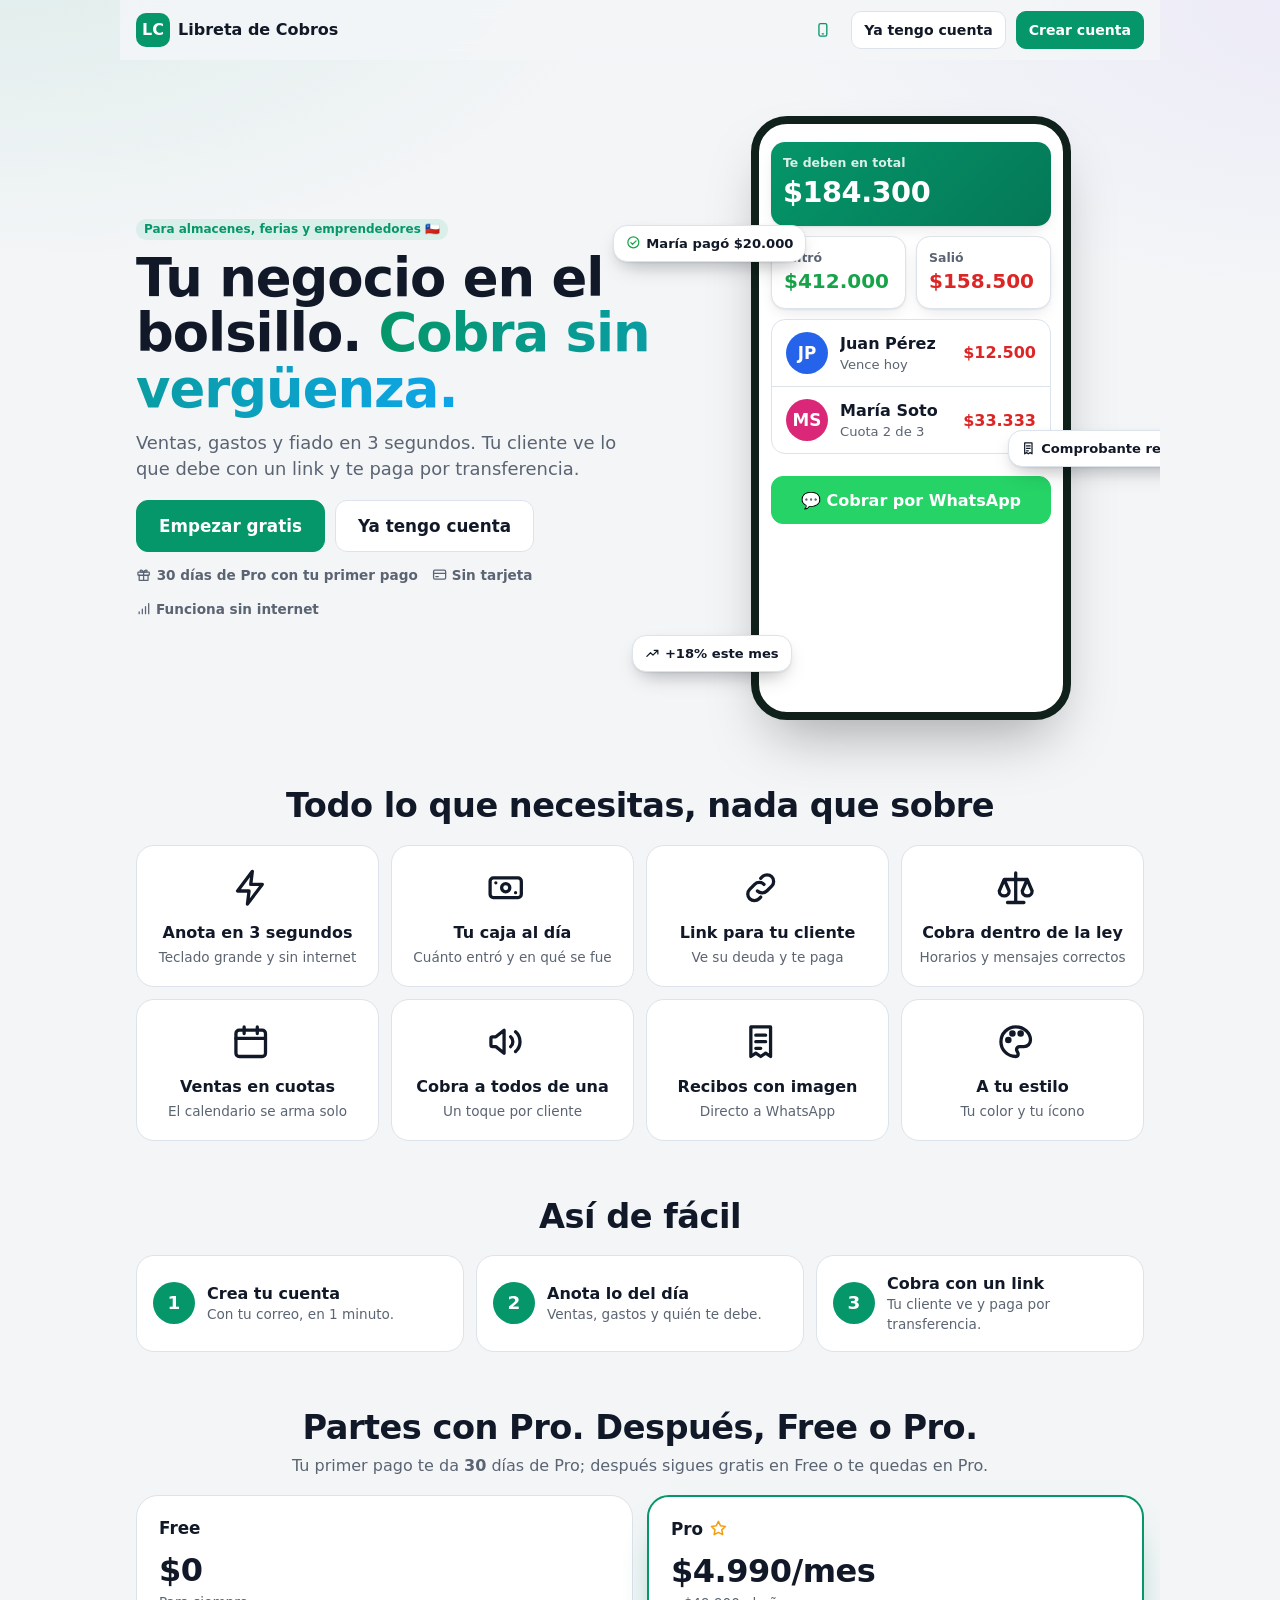
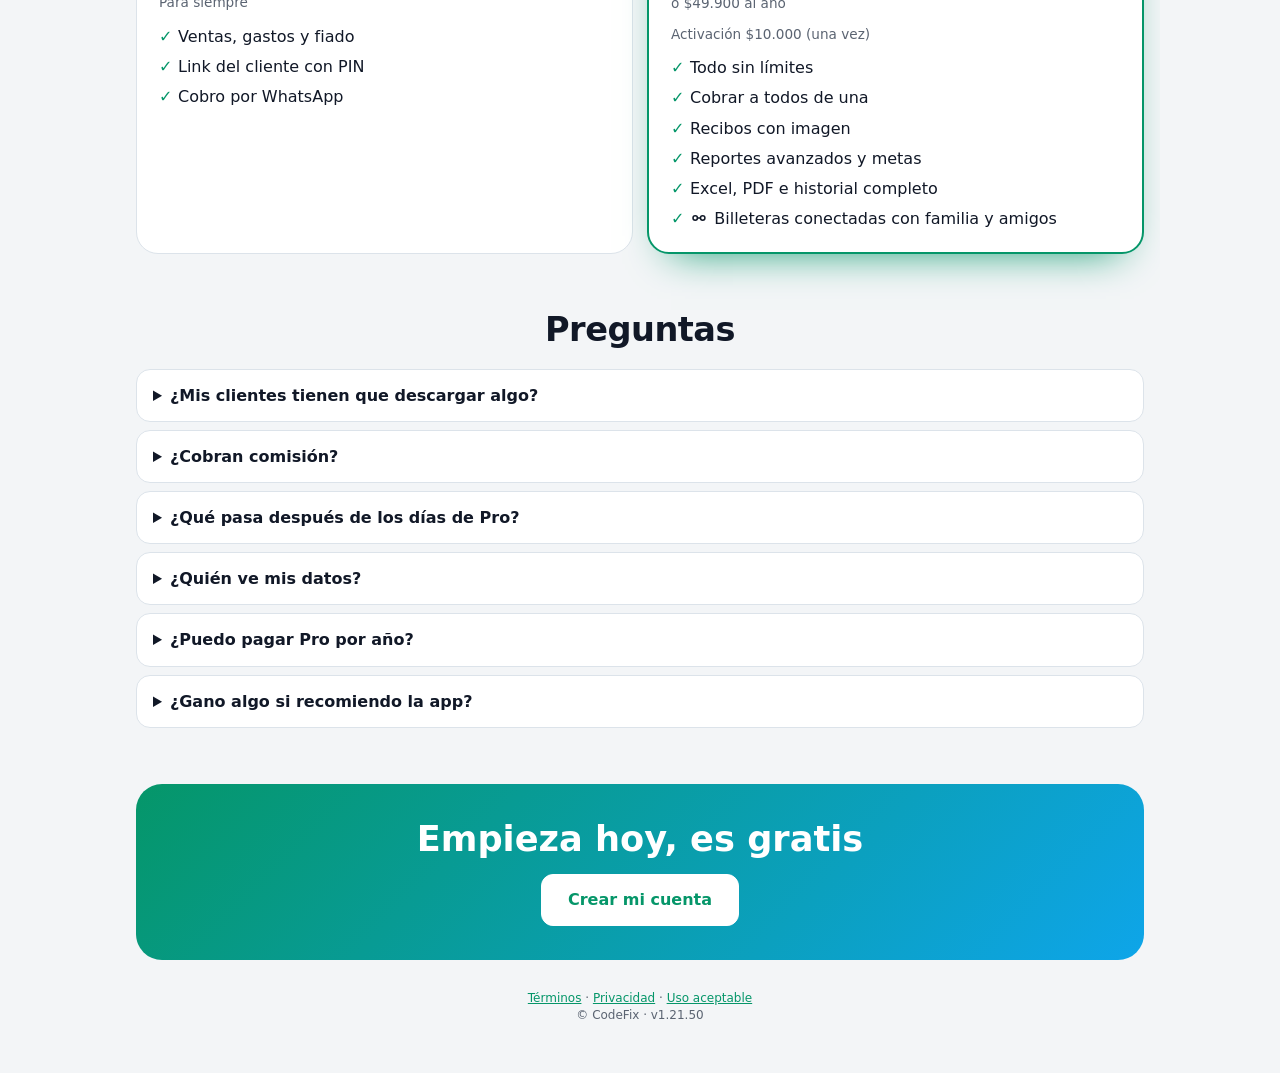
==== commit b87c6fbd: "G35: Billetera, BiciTaller y Estaciona pasan al núcleo 2.71 (modulos.js, qr.js, dominio.sql); 🔒 3 cl" ====
--- a/index.html
+++ b/index.html
@@ -11,7 +11,8 @@
   <link rel="apple-touch-icon" href="icons/icon-192.png">
   <meta property="og:title" content="Libreta de Cobros">
   <meta property="og:description" content="Recupera la plata que te deben. Ventas, gastos y fiado en tu celular.">
-  <link rel="stylesheet" href="css/app.css">
+  <link rel="stylesheet" href="css/vendor/bootstrap-utilities.min.css">
+<link rel="stylesheet" href="css/app.css">
 <link rel="stylesheet" href="css/tema.css">
 <script src="js/seguro.js"></script>
 <script src="js/carga.js"></script>
--- a/css/tema.css
+++ b/css/tema.css
@@ -177,6 +177,9 @@
 /* Los textos siempre caben en su cuadro (palabras largas, correos y links se cortan bien) */
 .card, .tarjeta, .item, .cfx-grilla > *, .kpi, .stats > *, dialog, .modal-caja, .sheet, .hoja { overflow-wrap: anywhere; min-width: 0; }
 h1, h2, h3 { overflow-wrap: anywhere; }
+/* Botones: nunca partir una palabra a la mitad ("Efectiv-o"); en celular angosto, menos relleno para que quepa. */
+button, .btn, .chip, .pill { overflow-wrap: normal; word-break: normal; }
+@media (max-width: 360px) { .card button, .card .btn, .tarjeta button { padding-left: 10px; padding-right: 10px; gap: 4px; } }
 .cfx-grilla > button, .cfx-grilla > a { text-wrap: balance; }
 /* Tarjetas de menú (Ajustes / Más): el ícono en su cuadro con brillo de la marca */
 .cfx-aj > button > span:first-child { display: grid; place-items: center; width: 44px; height: 44px; border-radius: 14px; font-size: 22px !important;
@@ -248,9 +251,9 @@
 .cfx-desliza { overflow-x: auto !important; flex-wrap: nowrap !important; scrollbar-width: none; scroll-snap-type: x proximity; }
 .cfx-desliza::-webkit-scrollbar { display: none; }
 .cfx-desliza > * { flex: none !important; scroll-snap-align: start; }
-.cfx-desliza.cfx-d-der { -webkit-mask-image: linear-gradient(90deg, #000 calc(100% - 36px), transparent); mask-image: linear-gradient(90deg, #000 calc(100% - 36px), transparent); }
-.cfx-desliza.cfx-d-izq { -webkit-mask-image: linear-gradient(90deg, transparent, #000 36px); mask-image: linear-gradient(90deg, transparent, #000 36px); }
-.cfx-desliza.cfx-d-izq.cfx-d-der { -webkit-mask-image: linear-gradient(90deg, transparent, #000 36px, #000 calc(100% - 36px), transparent); mask-image: linear-gradient(90deg, transparent, #000 36px, #000 calc(100% - 36px), transparent); }
+.cfx-desliza.cfx-d-der { -webkit-mask-image: linear-gradient(90deg, #000 calc(100% - 22px), transparent); mask-image: linear-gradient(90deg, #000 calc(100% - 22px), transparent); }
+.cfx-desliza.cfx-d-izq { -webkit-mask-image: linear-gradient(90deg, transparent, #000 22px); mask-image: linear-gradient(90deg, transparent, #000 22px); }
+.cfx-desliza.cfx-d-izq.cfx-d-der { -webkit-mask-image: linear-gradient(90deg, transparent, #000 22px, #000 calc(100% - 22px), transparent); mask-image: linear-gradient(90deg, transparent, #000 22px, #000 calc(100% - 22px), transparent); }
 /* Botones: el texto en una línea y el ícono al centro con el texto. */
 button, .btn, a.btn, .chip { align-items: center; }
 .chip, .seg > button, .tabs > button, .cp-tabs > button { white-space: nowrap; }
@@ -290,3 +293,25 @@
 .cfx-cifras i svg, .cfx-cifras i .ic-e { width: 22px !important; height: 22px !important; margin: 0 !important; }
 .cfx-cifras b { font-size: 20px; line-height: 1.2; }
 .cfx-cifras span { font-size: 12px; line-height: 1.25; color: var(--cfx-texto-2, #5b6472); overflow-wrap: anywhere; }
+
+/* ---------- G20 · H1 Ultra responsivo (núcleo 2.57). Bootstrap 5.3.8 (solo utilidades: d-flex, gap-2, text-truncate, rounded-circle…) va en vendor/. ----------
+   Orilla pareja a los lados (16 px; 12 px en teléfonos de 360 o menos). Las tiras que se deslizan de lado empiezan y terminan en la orilla:
+   el difuminado cae sobre ese margen y no tapa la primera ni la última pestaña. */
+:root { --cfx-orilla: 16px; }
+@media (max-width: 360px) { :root { --cfx-orilla: 12px; } }
+.cfx-desliza { scroll-padding-inline: var(--cfx-orilla); }
+nav.tabs.sub.cfx-desliza, main > .cfx-desliza, .view > .cfx-desliza, main > section > .cfx-desliza { padding-left: var(--cfx-orilla) !important; padding-right: var(--cfx-orilla) !important; }
+main > .cfx-desliza, .view > .cfx-desliza, main > section > .cfx-desliza { margin-left: calc(-1 * var(--cfx-orilla)) !important; margin-right: calc(-1 * var(--cfx-orilla)) !important; }
+@media (max-width: 360px) { main { padding-left: var(--cfx-orilla) !important; padding-right: var(--cfx-orilla) !important; } }
+/* Íconos solos (sin palabras): botón redondo (ayuda.js marca .cfx-redondo). */
+.cfx-redondo { border-radius: 50% !important; padding: 0 !important; display: inline-grid !important; place-items: center;
+  width: var(--cfx-r, 40px) !important; height: var(--cfx-r, 40px) !important; min-width: 0 !important; min-height: 0 !important; flex: none !important; align-self: center; }
+/* Texto corto en el botón y la explicación abajo, sola y chica. */
+.cfx-nota-btn { display: block; margin: 6px 2px 0; font-size: 12.5px; line-height: 1.35; color: var(--cfx-texto-2, var(--muted, #5b6472)); }
+.cfx-nota-btn + button, .cfx-nota-btn + .btns { margin-top: 6px; }
+/* Nada se sale del ancho: imágenes, tablas y textos largos (correos, links) se ajustan. */
+img, video, canvas, svg { max-width: 100%; }
+.card, .tarjeta, .cfx-hm-zona { min-width: 0; overflow-wrap: anywhere; }
+.card button, .card .btn, .tarjeta button { overflow-wrap: normal; }
+/* G27: deslizar un menú de pestañas mueve solo ese menú (el gesto no pasa a la página ni a otro menú). */
+nav.tabs.sub, [role=tablist], [data-cfx-pestanas], .seg, .segs, .seg2, .tabs2, nav.cfx-barra { overscroll-behavior-x: contain; }
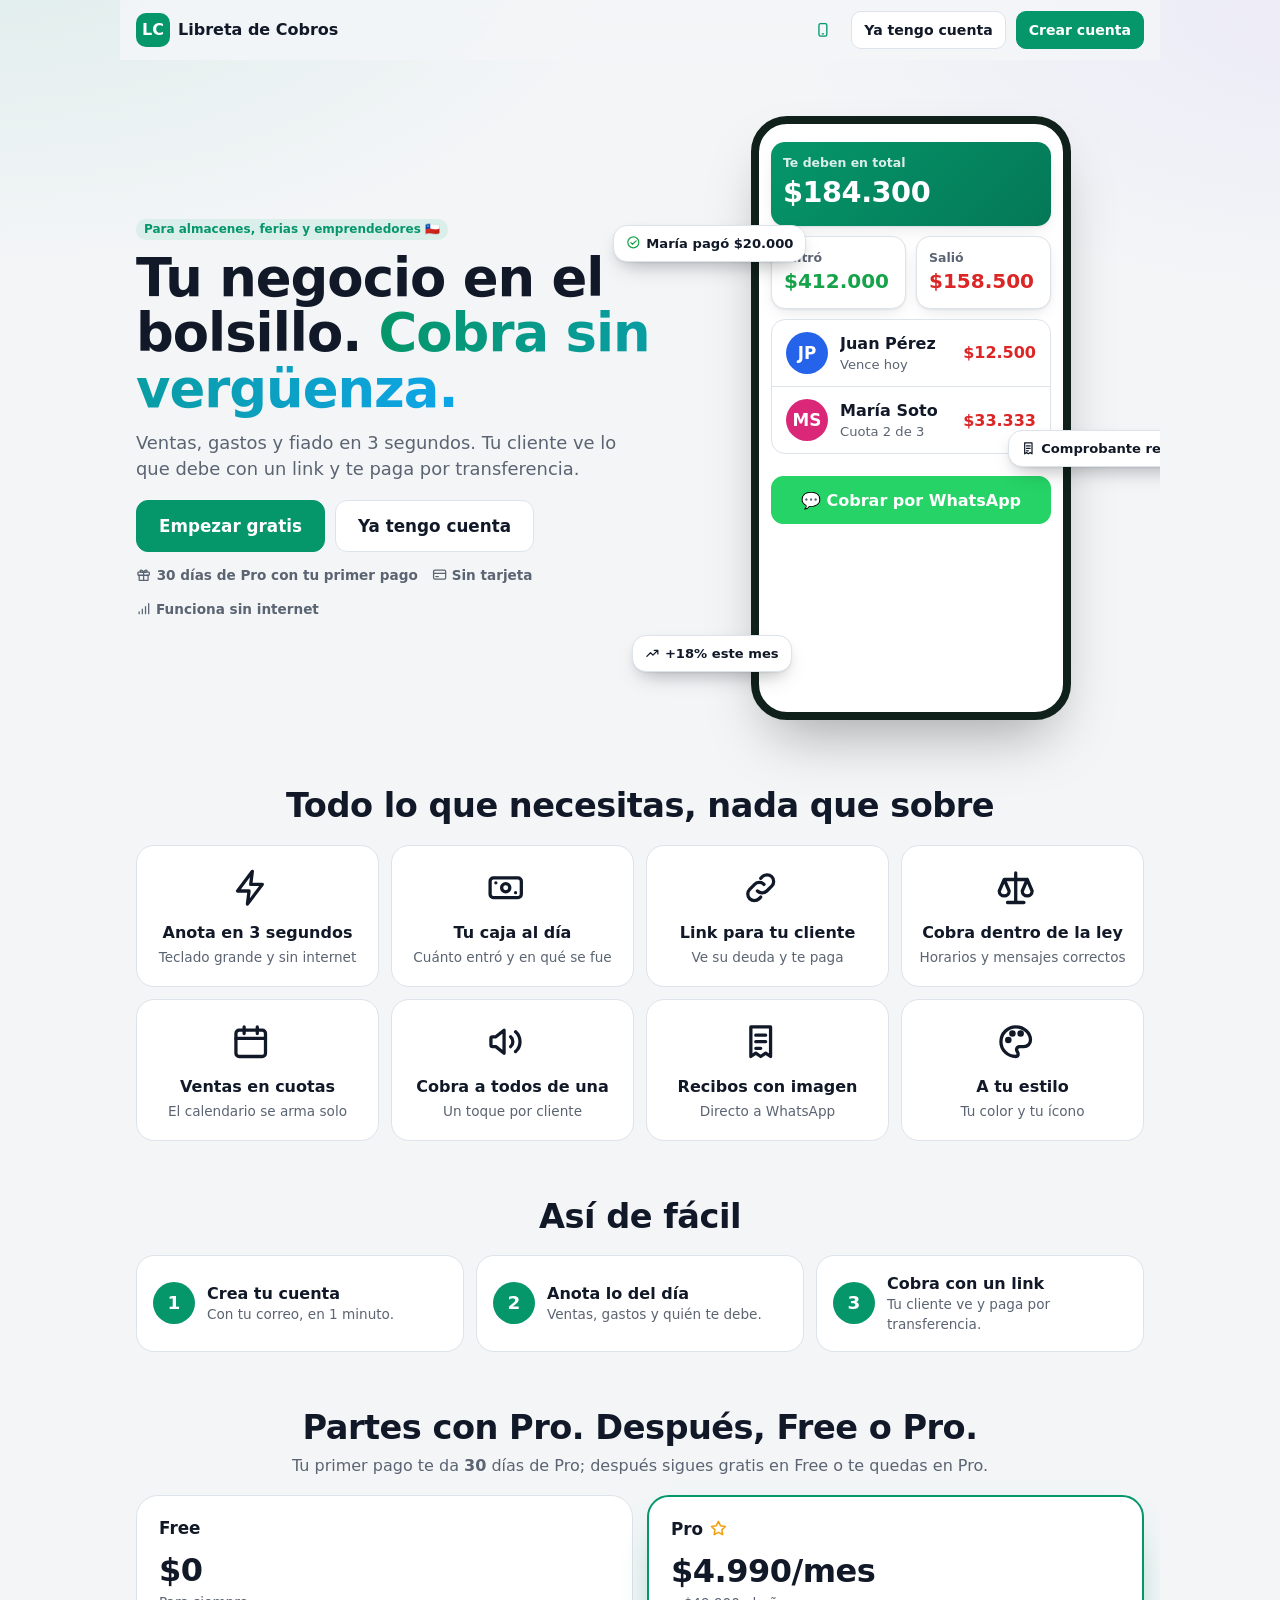
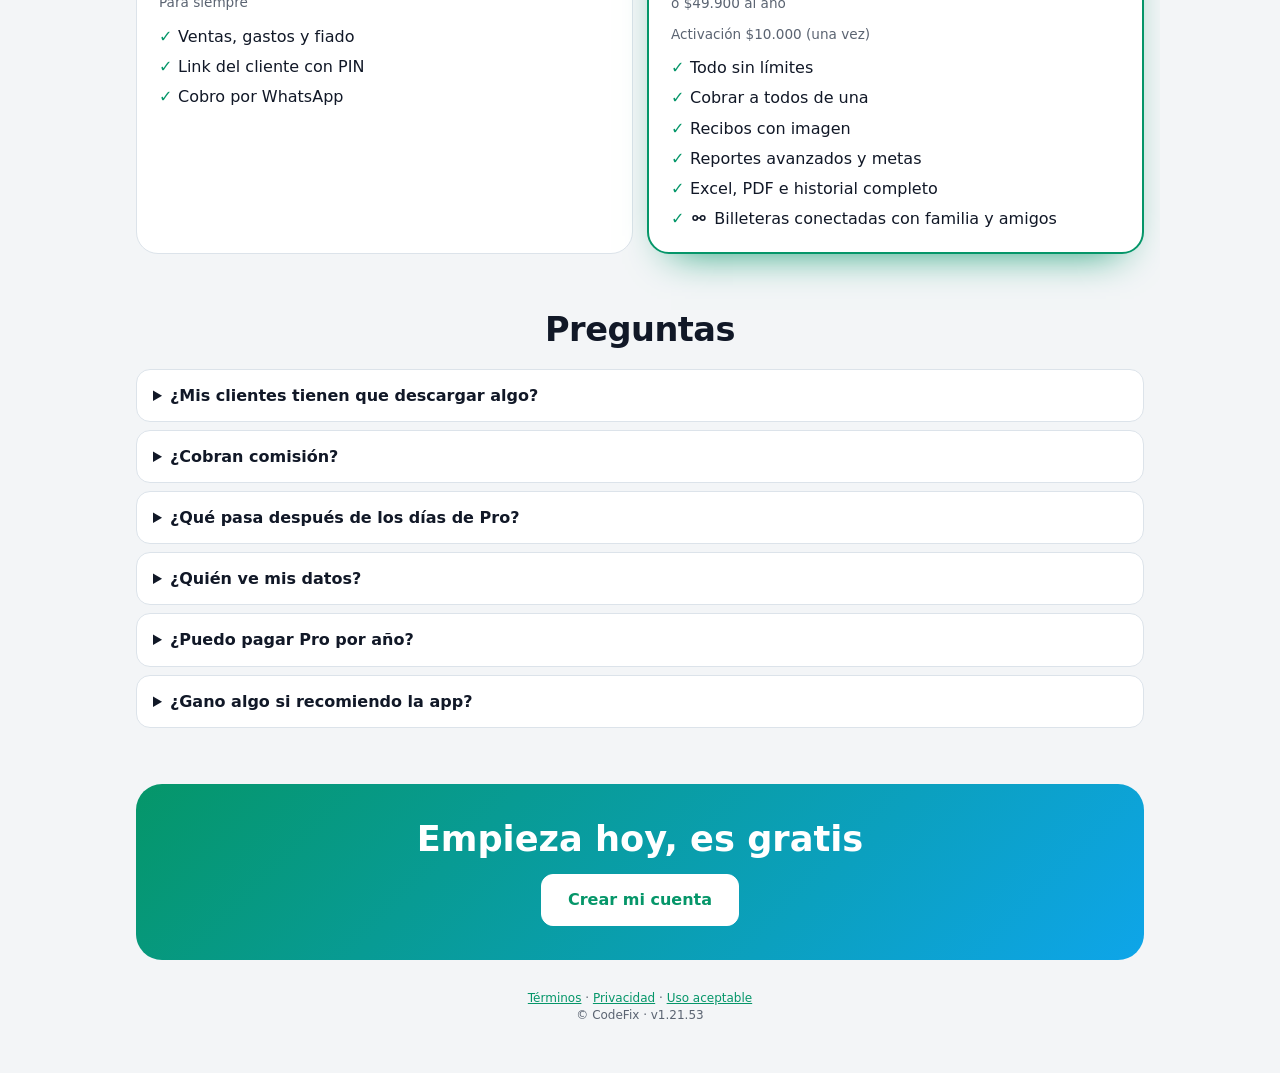
==== commit 8d5ada17: "G42a/b/c/k/d · Núcleo universal 2.75: ⬆️ subir, 🪟 ventanas (✕+Cerrar / ← Volver), 📌 títulos fijos, ✋" ====
--- a/index.html
+++ b/index.html
@@ -132,5 +132,6 @@
 <script src="js/ayuda.js"></script>
 <script src="js/datos.js"></script>
 <script src="js/vitrina.js"></script>
+<script src="js/ui.js"></script>
 </body>
 </html>
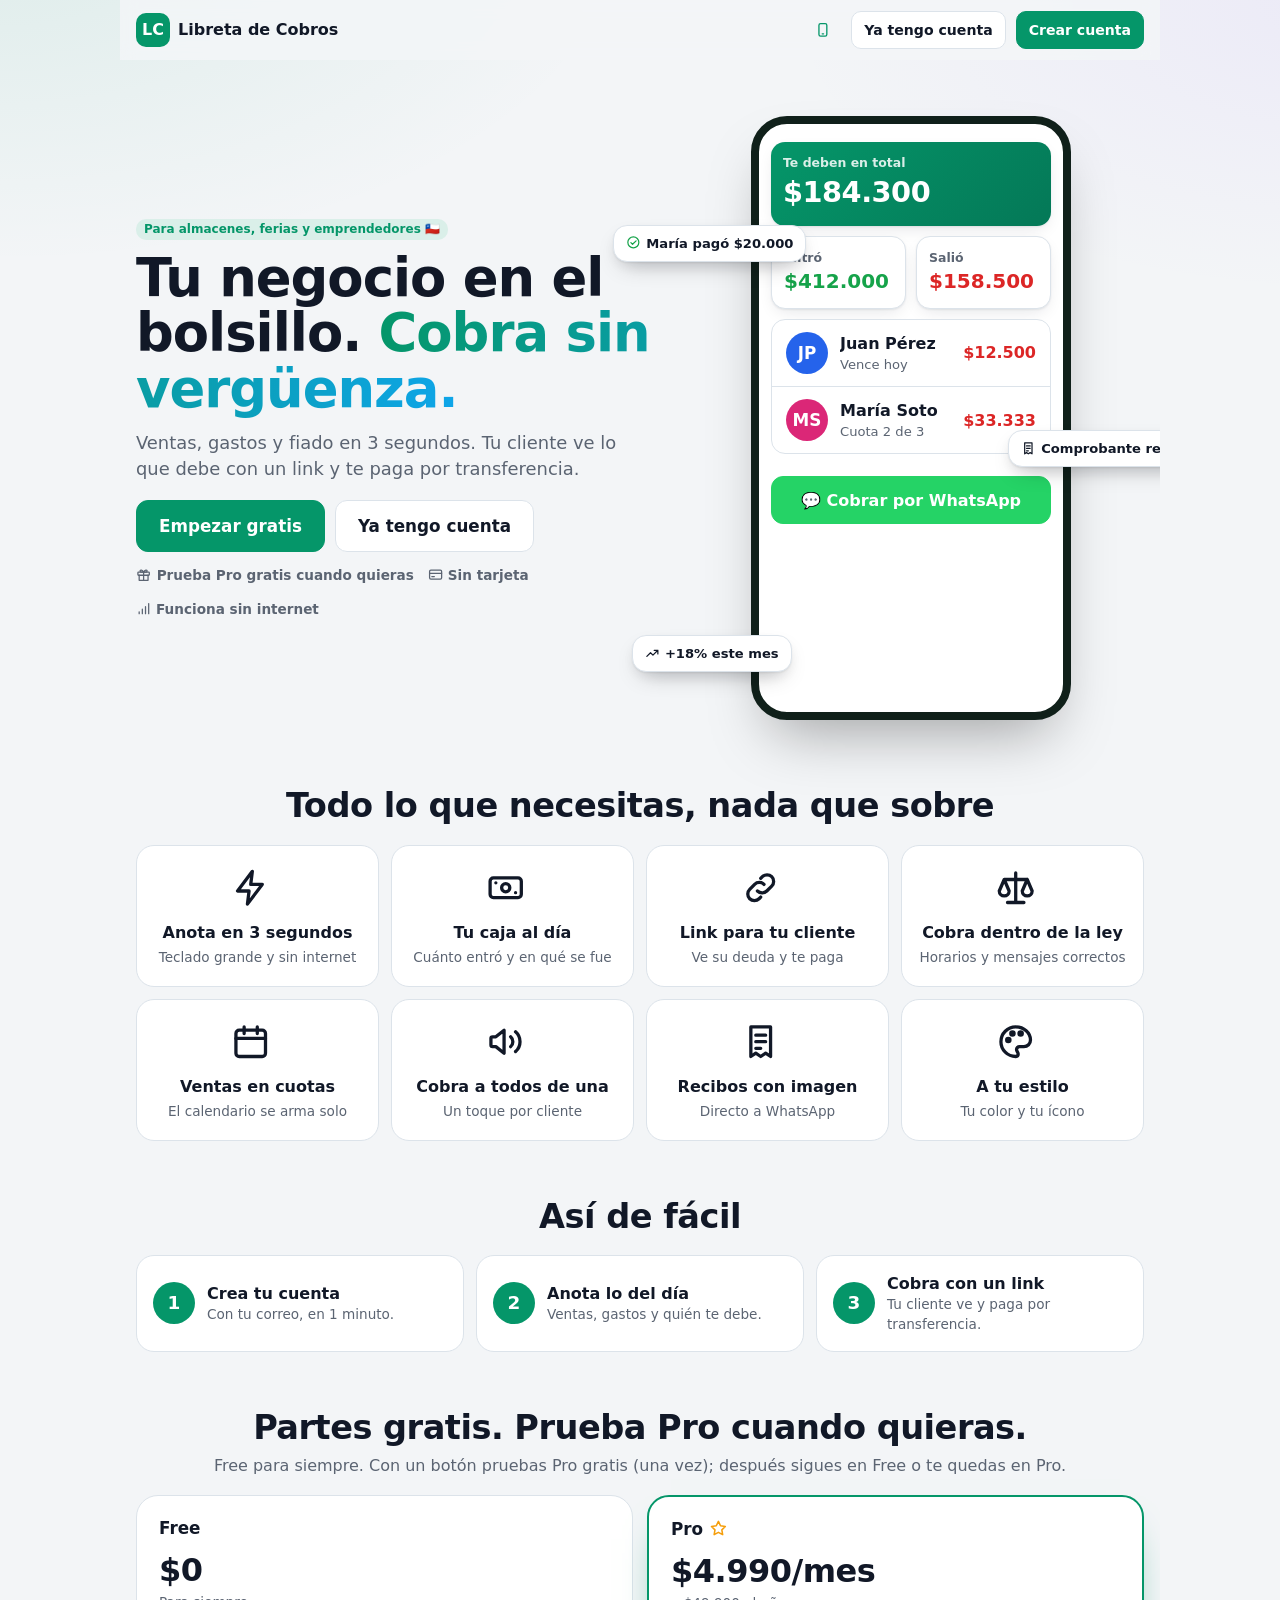
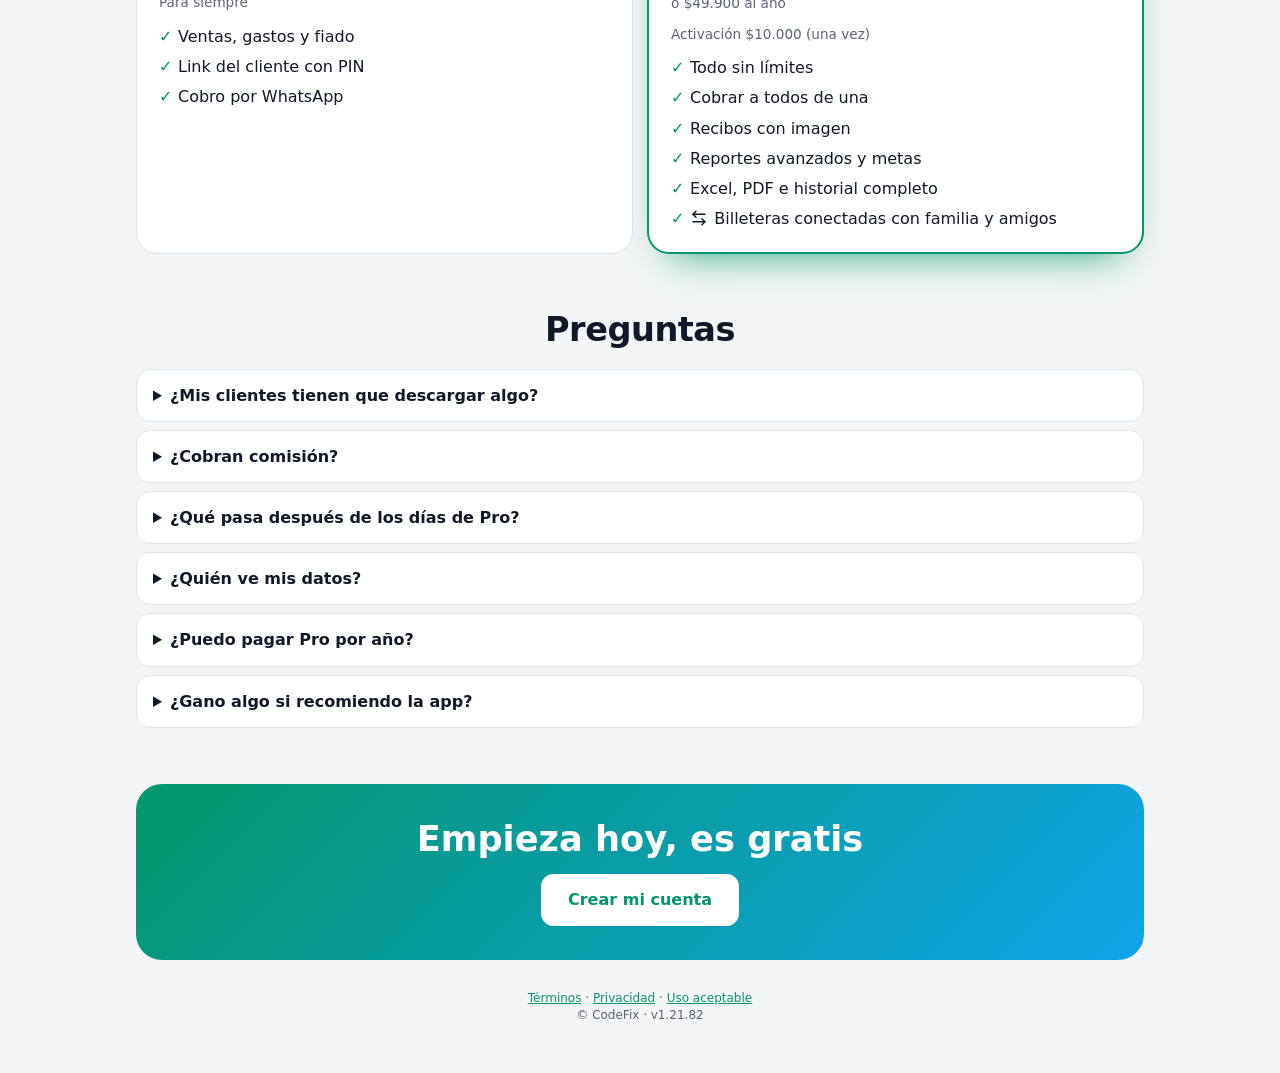
==== commit 1911a71e: "G95: 🎁 prueba 7 días por botón (Premium y módulos), 1 vez por correo · todos parten FREE Co-Authored" ====
--- a/index.html
+++ b/index.html
@@ -43,7 +43,7 @@
           <button class="btn primario" type="button" data-ir="crear">Empezar gratis</button>
           <button class="btn" type="button" data-ir="ingresar">Ya tengo cuenta</button>
         </div>
-        <div class="lp-sellos"><span>🎁 <span id="txtPrueba">30 días de Pro con tu primer pago</span></span><span>💳 Sin tarjeta</span><span>📶 Funciona sin internet</span></div>
+        <div class="lp-sellos"><span>🎁 <span id="txtPrueba">Prueba Pro gratis cuando quieras</span></span><span>💳 Sin tarjeta</span><span>📶 Funciona sin internet</span></div>
       </div>
       <div style="position:relative">
         <div class="lp-tel" aria-hidden="true">
@@ -80,7 +80,7 @@
       <div class="lp-paso aparece"><b>3</b><div><strong>Cobra con un link</strong><div class="sutil">Tu cliente ve y paga por transferencia.</div></div></div>
     </div>
 
-    <div class="lp-titulo aparece" id="precios"><h2>Partes con Pro. Después, Free o Pro.</h2><p>Tu primer pago te da <strong id="diasPrueba">30</strong> días de Pro; después sigues gratis en Free o te quedas en Pro.</p></div>
+    <div class="lp-titulo aparece" id="precios"><h2>Partes gratis. Prueba Pro cuando quieras.</h2><p>Free para siempre. Con un botón pruebas Pro gratis (una vez<span hidden id="diasPrueba"></span>); después sigues en Free o te quedas en Pro.</p></div>
     <div class="lp-planes">
       <div class="lp-plan aparece">
         <h3>Free</h3><div class="precio">$0</div><p class="sutil">Para siempre</p>
--- a/css/tema.css
+++ b/css/tema.css
@@ -38,6 +38,11 @@
 /* Detalles comunes que dan la misma "familia" sin cambiar cómo funciona cada pantalla */
 body { font-family: var(--cfx-letra); -webkit-font-smoothing: antialiased; }
 input, select, textarea, button { font-family: inherit; }
+/* G87 G 🔤 Los textos se quedan dentro de su caja: una palabra o link largo se parte en vez de salirse del borde.
+   La barra de abajo y lo que la app corta con "…" (nowrap) no cambian. */
+body { overflow-wrap: anywhere; }
+:is(h1, h2, h3, h4, p, li, label, td, th, small, b, strong, .card, .tarjeta) { overflow-wrap: anywhere; min-width: 0; }
+pre, code, kbd { white-space: pre-wrap; overflow-wrap: anywhere; }
 :focus-visible { outline: 3px solid color-mix(in srgb, var(--brand, var(--marca, #2563eb)) 45%, transparent); outline-offset: 2px; }
 /* ===== Núcleo 1.2 · Barra de abajo común (nucleo/barra.js): [principal][principal][ + ][principal][Más] =====
    En celulares y tablets. En computador cada app mantiene su menú (barra lateral, etc.). */
@@ -315,3 +320,29 @@
 .card button, .card .btn, .tarjeta button { overflow-wrap: normal; }
 /* G27: deslizar un menú de pestañas mueve solo ese menú (el gesto no pasa a la página ni a otro menú). */
 nav.tabs.sub, [role=tablist], [data-cfx-pestanas], .seg, .segs, .seg2, .tabs2, nav.cfx-barra { overscroll-behavior-x: contain; }
+
+/* G58 🎨 Íconos parejos: el azul de los íconos es el color de la app, y con "Colores a tu gusto → Íconos" cambian TODOS
+   (menús, títulos, tarjetas, pestañas y botones sin relleno). Verde, rojo y ámbar siguen diciendo bien/mal/ojo. */
+html .ic-e.azul { color: var(--brand, var(--marca, #2563eb)); }
+html.cfx-col-ico .ic-e:not(.verde):not(.rojo):not(.ambar):not(.oro) { color: var(--cfx-icono) !important; }
+html.cfx-col-ico :is(button, .btn, .chip, [role=tab]):not(.ghost):not(.lnk):not(.alt):not(.sec):not(.cfx-fila):not(:is(nav.tabs, .seg, .segs, .tabs2) button:not(.on):not(.activo)) .ic-e:not(.verde):not(.rojo):not(.ambar):not(.oro) { color: inherit !important; }
+html.cfx-col-ico :is(nav.tabs, .seg, .segs, .tabs2) button:not(.on):not(.activo) .ic-e { color: var(--cfx-icono) !important; }
+
+/* ---------- G42e · Bootstrap 5.3.8 conectado al diseño CodeFix (núcleo 2.78) ----------
+   Las utilidades de Bootstrap (text-body-secondary, border, rounded-*, shadow, link-*…) usan los MISMOS colores de la app:
+   claro/oscuro, color de marca, Pro y 🎨 Colores a tu gusto (todo sale de var(--cfx-*)). No se carga el Bootstrap completo:
+   sus .btn/.card/.modal/.row/.toast chocarían con los de las apps. */
+:root, :root[data-bs-theme] {
+  --bs-body-bg: var(--cfx-fondo); --bs-body-color: var(--cfx-texto); --bs-emphasis-color: var(--cfx-texto);
+  --bs-secondary-color: var(--cfx-texto-2); --bs-tertiary-color: var(--cfx-texto-2); --bs-secondary-bg: var(--cfx-campo); --bs-tertiary-bg: var(--cfx-tarjeta);
+  --bs-border-color: var(--cfx-borde); --bs-border-color-translucent: color-mix(in srgb, var(--cfx-borde) 70%, transparent);
+  --bs-border-radius: var(--cfx-radio-chico); --bs-border-radius-sm: 8px; --bs-border-radius-lg: var(--cfx-radio); --bs-border-radius-xl: 20px; --bs-border-radius-xxl: 28px;
+  --bs-font-sans-serif: var(--cfx-letra); --bs-body-font-family: var(--cfx-letra);
+  --bs-primary: var(--brand, var(--marca, #2563eb)); --bs-link-color: var(--brand, var(--marca, #2563eb)); --bs-link-hover-color: var(--brand, var(--marca, #2563eb));
+  --bs-success: var(--cfx-ok); --bs-danger: var(--cfx-mal); --bs-warning: var(--cfx-aviso);
+  --bs-box-shadow: var(--cfx-sombra); --bs-box-shadow-sm: 0 1px 3px rgba(15, 23, 42, .1); --bs-focus-ring-color: color-mix(in srgb, var(--brand, var(--marca, #2563eb)) 30%, transparent);
+}
+/* G81 a · botones de un toque (chips) del núcleo: fila que envuelve, activo con el color de la app. */
+.cfx-chips { display: flex; flex-wrap: wrap; gap: 8px; margin: 4px 0 8px; }
+.cfx-chips .cfx-chip { flex: 1 1 auto; min-width: 0; min-height: 38px; padding: 6px 10px; border-radius: 999px; border: 1px solid var(--cfx-borde, #d0d5dd); background: transparent; color: inherit; font: inherit; font-size: 15px; line-height: 1.2; font-weight: 600; cursor: pointer; box-shadow: none; }
+.cfx-chips .cfx-chip.on { background: var(--brand, var(--marca, #2563eb)); border-color: var(--brand, var(--marca, #2563eb)); color: var(--cfx-mas-ink, #fff); }
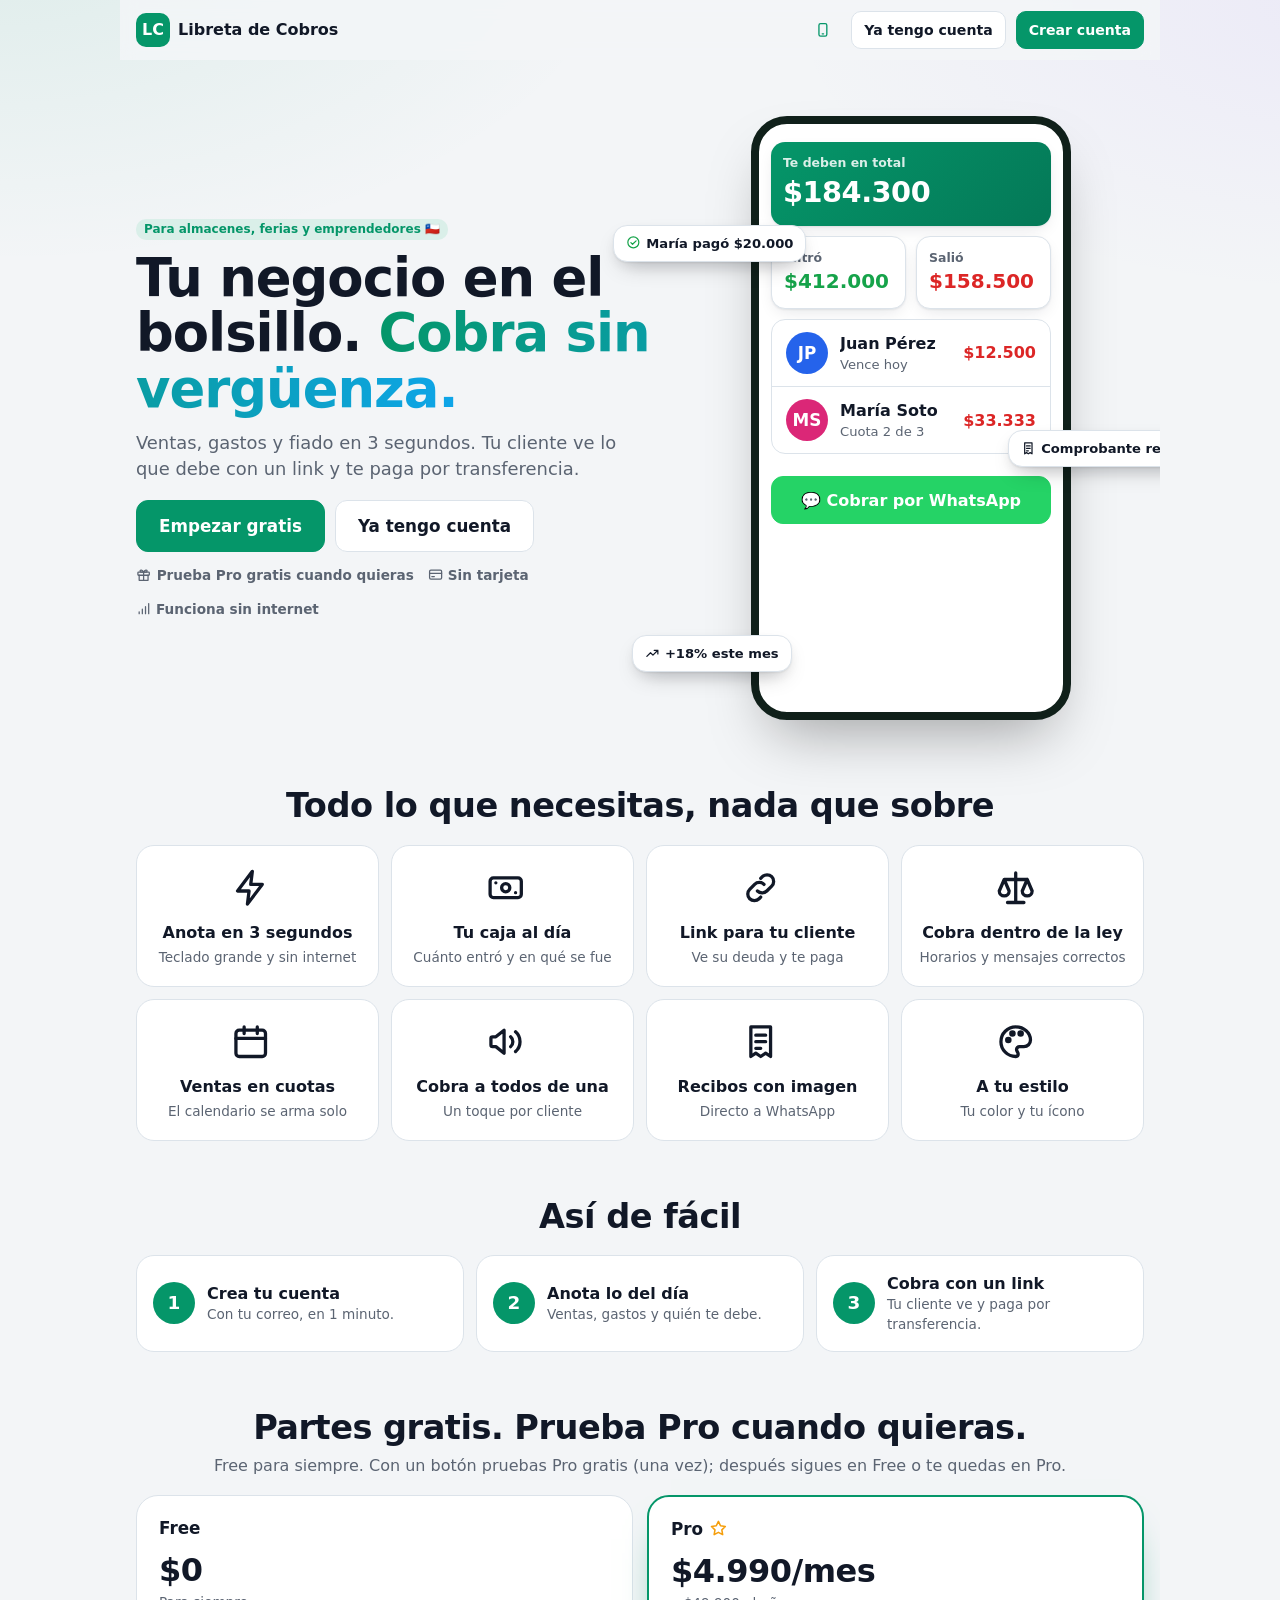
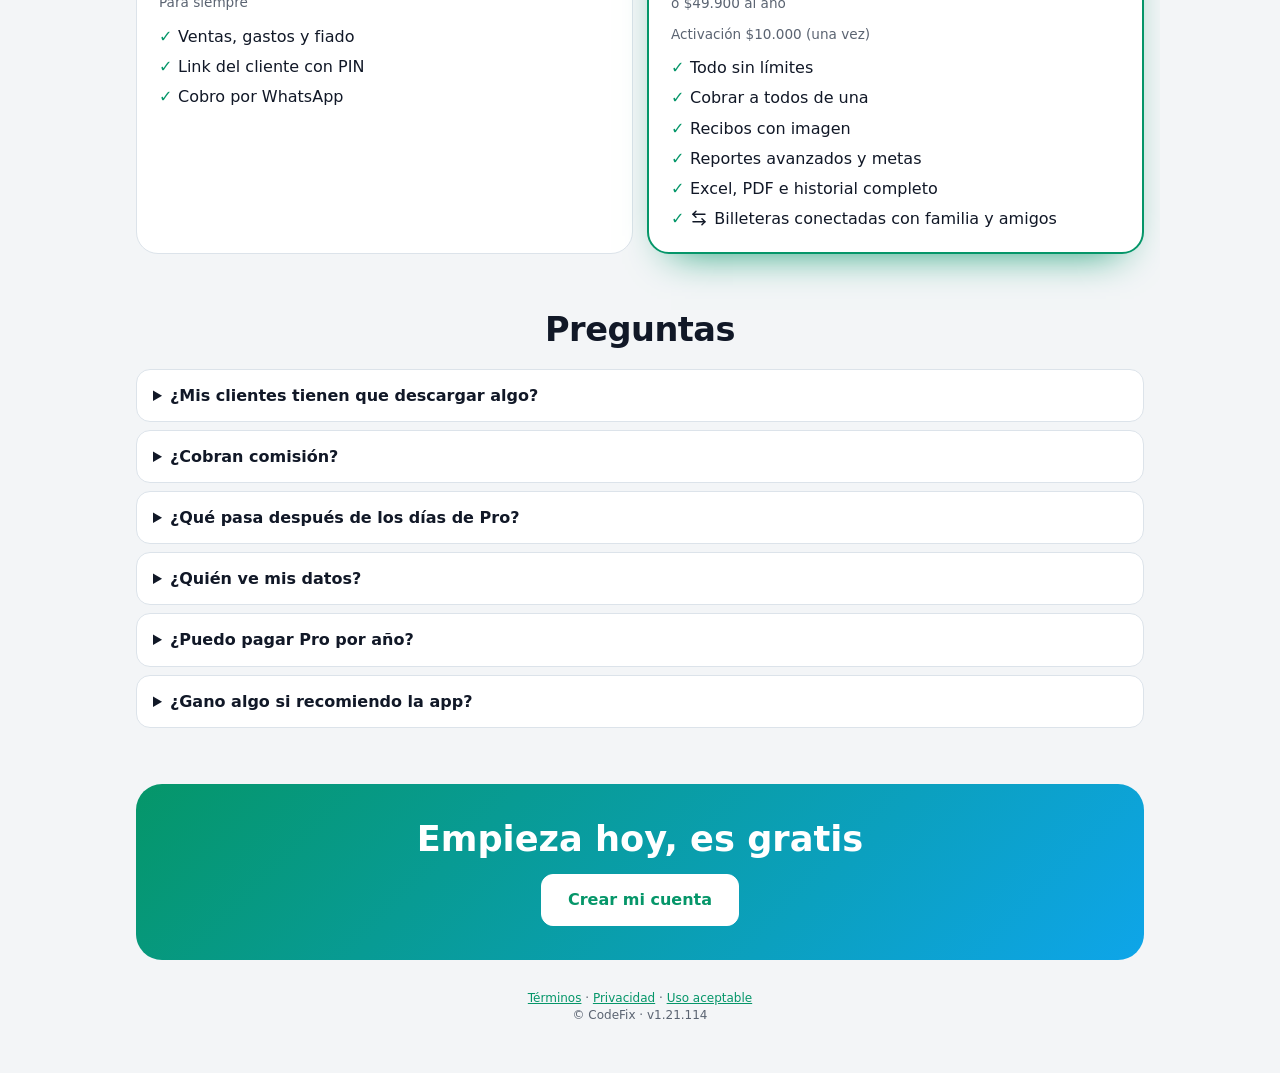
==== commit de63a601: "G138: errores de Josué 21/11 · núcleo 3.34 (micrófono en su esquina, teclado sin subir la cabecera, " ====
--- a/index.html
+++ b/index.html
@@ -2,7 +2,7 @@
 <html lang="es">
 <head>
   <meta charset="utf-8">
-  <meta name="viewport" content="width=device-width, initial-scale=1, viewport-fit=cover">
+  <meta name="viewport" content="width=device-width, initial-scale=1, viewport-fit=cover, interactive-widget=resizes-content">
   <title>Libreta de Cobros · Tu billetera de negocio en el celular</title>
   <meta name="description" content="Ventas, gastos y fiado en tu celular. Tu cliente ve lo que debe con un link y te paga por transferencia. Partes con 30 días de Pro y después eliges Free o Pro.">
   <meta name="theme-color" content="#059669">
--- a/css/tema.css
+++ b/css/tema.css
@@ -68,8 +68,8 @@
     font-size: 21px !important; line-height: 1 !important; background: none !important; box-shadow: none !important; border-radius: 0 !important; color: inherit !important;
   }
   nav.cfx-barra svg { width: 23px !important; height: 23px !important; display: block; margin: 0 auto; }
-  nav.cfx-barra > .on, nav.cfx-barra > .activo, nav.cfx-barra > [aria-current="page"] { color: var(--brand, var(--marca, #2563eb)) !important; }
-  nav.cfx-barra > .on::before, nav.cfx-barra > .activo::before { content: ''; position: absolute; top: 0; left: 30%; right: 30%; height: 3px; border-radius: 0 0 3px 3px; background: currentColor; }
+  nav.cfx-barra > .on, nav.cfx-barra > .activo, nav.cfx-barra > [aria-current="page"], nav.cfx-barra > .cfx-mas-on { color: var(--brand, var(--marca, #2563eb)) !important; }
+  nav.cfx-barra > .on::before, nav.cfx-barra > .activo::before, nav.cfx-barra > .cfx-mas-on::before { content: ''; position: absolute; top: 0; left: 30%; right: 30%; height: 3px; border-radius: 0 0 3px 3px; background: currentColor; }
   /* El + grande, con color, un poco más arriba que el resto */
   nav.cfx-barra > .cfx-mas { overflow: visible; color: var(--cfx-texto) !important; font-size: 0 !important; justify-content: center !important; }  /* solo el +, sin texto */
   nav.cfx-barra > .cfx-mas::before { display: none; }
@@ -266,6 +266,9 @@
 @media (max-width: 899px) {
   body.cfx-con-barra { padding-bottom: calc(136px + env(safe-area-inset-bottom)) !important; }
   body.cfx-con-barra .cfx-pad-barra { padding-bottom: calc(136px + env(safe-area-inset-bottom)) !important; }
+  /* G116: con el pie al final, el pie mismo deja el espacio del + (sin hueco grande debajo). */
+  body.cfx-con-barra.cfx-con-pie { padding-bottom: calc(66px + env(safe-area-inset-bottom)) !important; }
+  body.cfx-con-barra.cfx-con-pie .cfx-pie { padding-bottom: 30px !important; }
 }
 /* Botones chicos (chips, ✕) con alto táctil de 40 px */
 button.chip, a.chip, [role="button"].chip { min-height: 40px; }
@@ -285,6 +288,8 @@
     border: 0; background: none; cursor: pointer; display: none; place-items: center; -webkit-tap-highlight-color: transparent; }
   .cfx-barra-asa::before { content: ''; width: 44px; height: 5px; border-radius: 3px; background: var(--cfx-texto-2, #5b6472); opacity: .55; box-shadow: 0 0 0 2px var(--cfx-tarjeta, #fff); }
   html.cfx-barra-oculta .cfx-barra-asa { display: grid; }
+  /* G138: escribiendo (teclado abierto) la barra de abajo y su asa no ocupan espacio */
+  html.cfx-teclado nav.cfx-barra, html.cfx-teclado .cfx-barra-asa { display: none !important; }
 }
 @media (min-width: 900px) { .cfx-barra-asa { display: none !important; } }
 @media (prefers-reduced-motion: reduce) { nav.cfx-barra { transition: none !important; } }
@@ -346,3 +351,27 @@
 .cfx-chips { display: flex; flex-wrap: wrap; gap: 8px; margin: 4px 0 8px; }
 .cfx-chips .cfx-chip { flex: 1 1 auto; min-width: 0; min-height: 38px; padding: 6px 10px; border-radius: 999px; border: 1px solid var(--cfx-borde, #d0d5dd); background: transparent; color: inherit; font: inherit; font-size: 15px; line-height: 1.2; font-weight: 600; cursor: pointer; box-shadow: none; }
 .cfx-chips .cfx-chip.on { background: var(--brand, var(--marca, #2563eb)); border-color: var(--brand, var(--marca, #2563eb)); color: var(--cfx-mas-ink, #fff); }
+
+/* G113 b · 🗂️ CFX_CAJA (ui.js): elegir entre muchas opciones = botón con la elegida (imagen/ícono + nombre ▾);
+   al tocarlo se abre la lista hacia abajo. Misma caja en las 6 apps y el CM (antes: MisApps.cajaApps solo en el CM). */
+.ca { margin: 4px 0 10px; border: 1px solid var(--cfx-borde, #dce3ea); border-radius: 16px; background: var(--cfx-tarjeta, #fff); overflow: hidden; }
+.ca .ca-btn, .ca .ca-op { display: flex; align-items: center; gap: 12px; width: 100%; min-height: 56px; padding: 8px 12px; margin: 0; border: 0; border-radius: 0; background: transparent; color: var(--cfx-texto, #111827); text-align: left; font: inherit; box-shadow: none; cursor: pointer; }
+.ca .ca-img { flex: none; width: 40px; height: 40px; border-radius: 10px; object-fit: cover; background: color-mix(in srgb, var(--cfx-texto, #111827) 8%, transparent); display: inline-flex; align-items: center; justify-content: center; font-size: 20px; }
+.ca .ca-img.sin { display: inline-block; border: 1px solid var(--cfx-borde, #dce3ea); }
+.ca .ca-img.ca-punto { width: 14px; height: 14px; border-radius: 50%; margin: 0 13px; }
+.ca .ca-txt { flex: 1; min-width: 0; display: flex; flex-direction: column; line-height: 1.2; }
+.ca .ca-txt b { font-size: 16px; overflow: hidden; text-overflow: ellipsis; white-space: nowrap; }
+.ca .ca-txt small { font-size: 12.5px; color: var(--cfx-texto-2, #6b7280); font-weight: 500; }
+.ca .ca-flecha { flex: none; width: 10px; height: 10px; border-right: 2.5px solid currentColor; border-bottom: 2.5px solid currentColor; transform: rotate(45deg); margin: 0 6px 4px; opacity: .7; transition: transform .15s; }
+.ca.abierta .ca-flecha { transform: rotate(-135deg); margin-bottom: -4px; }
+.ca .ca-lista { border-top: 1px solid var(--cfx-borde, #dce3ea); padding: 4px 0; max-height: 60vh; overflow-y: auto; }
+.ca .ca-fila { display: flex; align-items: center; }
+.ca .ca-fila .ca-op { min-height: 52px; }
+.ca .ca-fila .ca-img:not(.ca-punto) { width: 34px; height: 34px; border-radius: 9px; font-size: 18px; }
+.ca .ca-fila.on .ca-op { background: color-mix(in srgb, var(--brand, var(--marca, #2563eb)) 12%, transparent); }
+.ca .ca-fila.on .ca-txt b { color: var(--brand, var(--marca, #2563eb)); }
+.ca .ca-ok { flex: none; font-weight: 800; color: var(--brand, var(--marca, #2563eb)); }
+.ca .ca-ed { display: flex; gap: 6px; padding-right: 10px; flex: none; }
+.ca .ca-ed button { min-height: 34px; padding: 0 10px; font-size: 13px; }
+.ca .ca-cambiar { display: block; margin: 6px 12px 8px auto; }
+@media (min-width: 900px) { .ca { max-width: 520px; } }
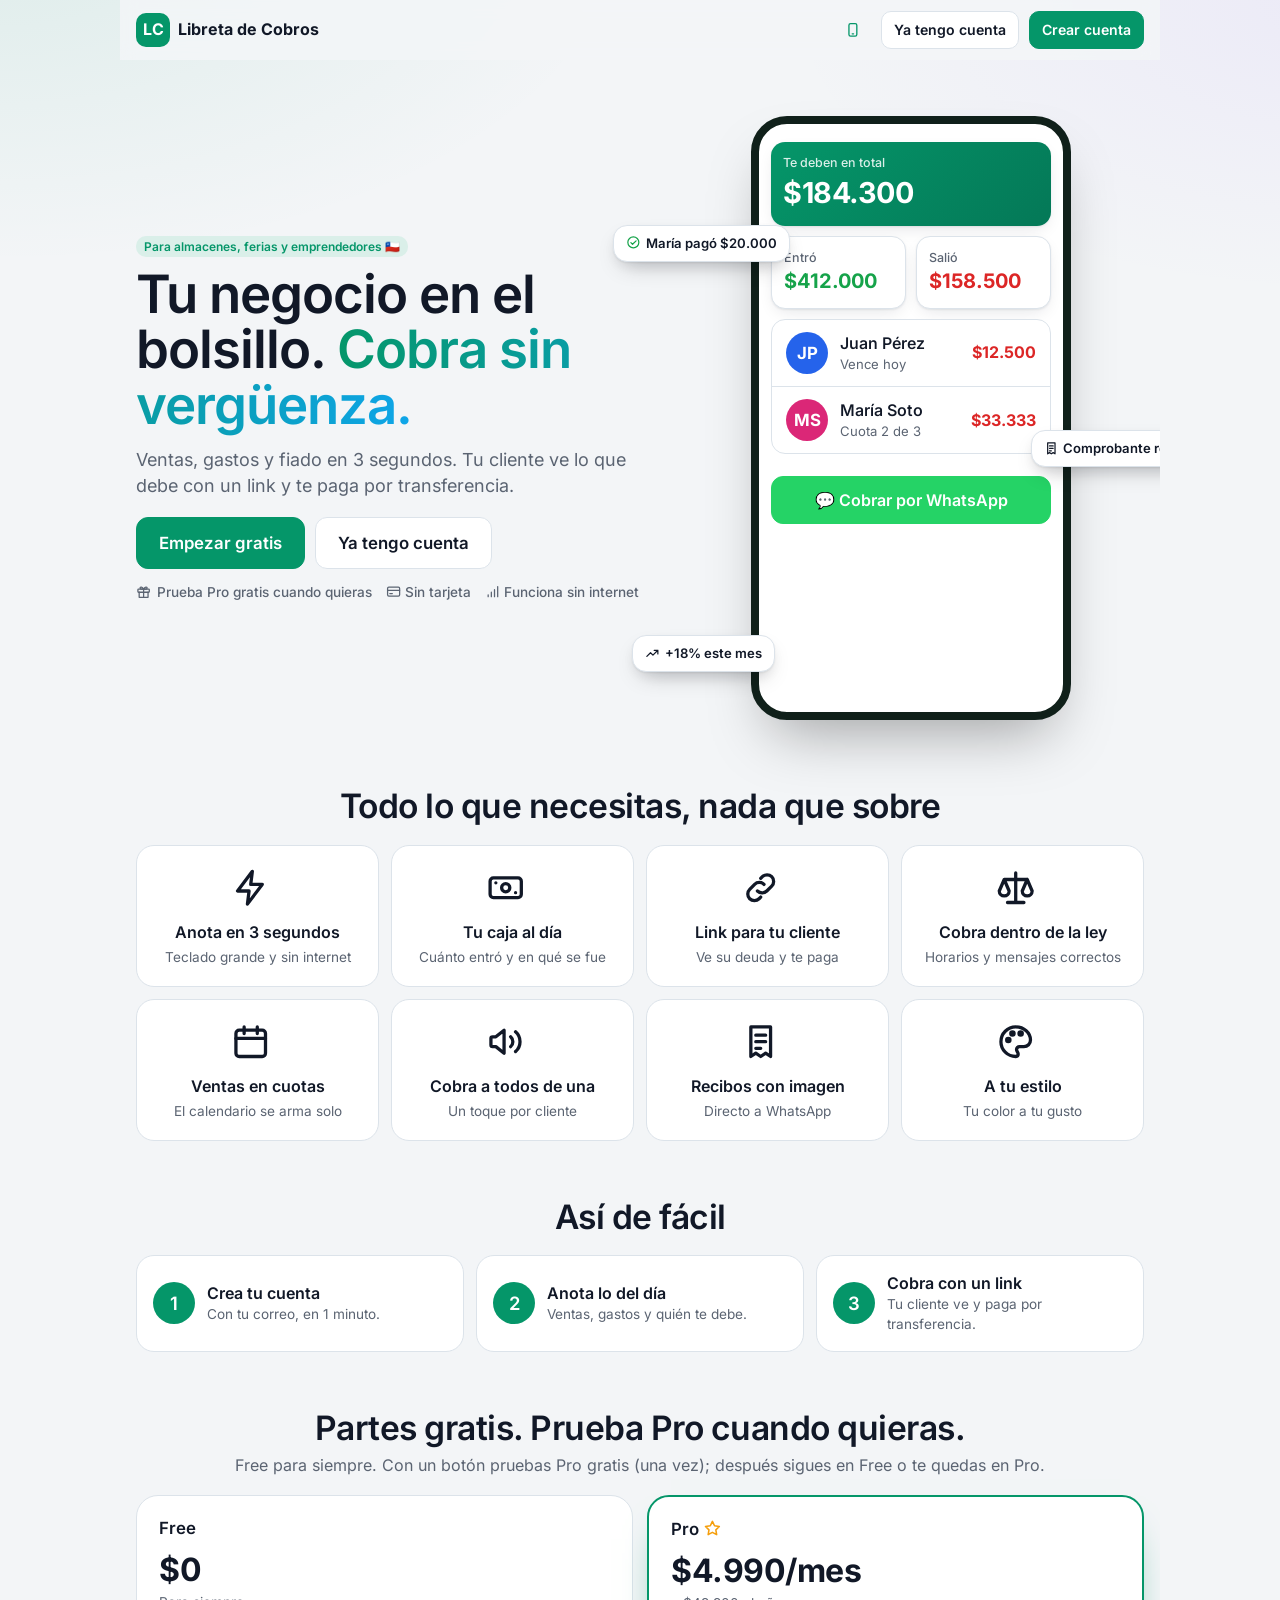
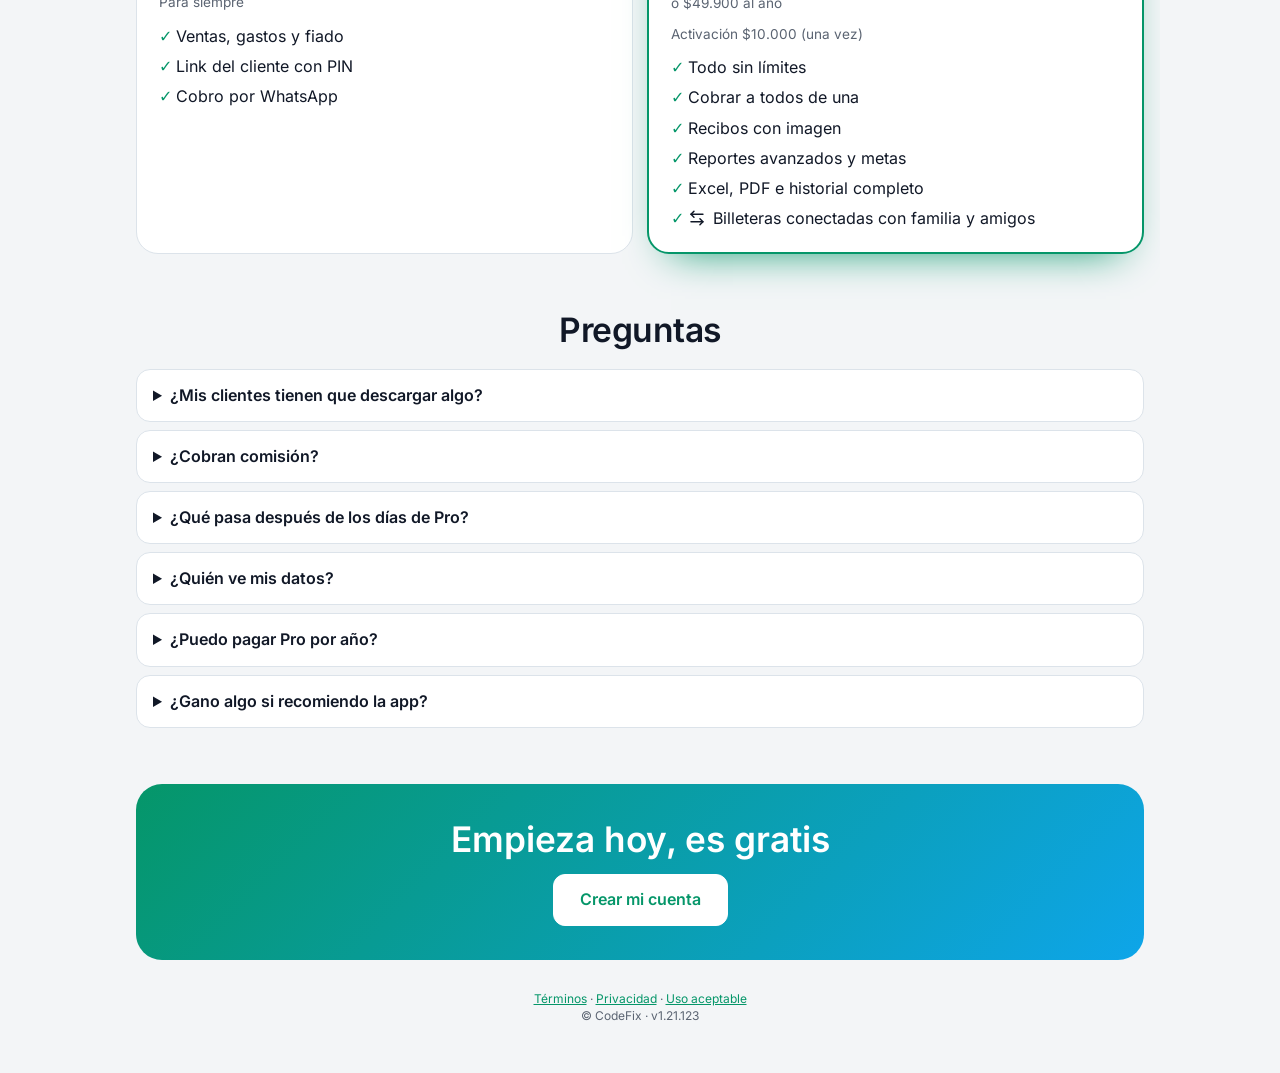
==== commit 7619a831: "G148: 🙂 perfiles sin ícono: foto o la letra del nombre en las 6 (núcleo 3.43) Co-Authored-By: Claude" ====
--- a/index.html
+++ b/index.html
@@ -70,7 +70,7 @@
       <div class="lp-card aparece"><span class="ico">📆</span><strong>Ventas en cuotas</strong><small class="sutil">El calendario se arma solo</small></div>
       <div class="lp-card aparece"><span class="ico">📣</span><strong>Cobra a todos de una</strong><small class="sutil">Un toque por cliente</small></div>
       <div class="lp-card aparece"><span class="ico">🧾</span><strong>Recibos con imagen</strong><small class="sutil">Directo a WhatsApp</small></div>
-      <div class="lp-card aparece"><span class="ico">🎨</span><strong>A tu estilo</strong><small class="sutil">Tu color y tu ícono</small></div>
+      <div class="lp-card aparece"><span class="ico">🎨</span><strong>A tu estilo</strong><small class="sutil">Tu color a tu gusto</small></div>
     </div>
 
     <div class="lp-titulo aparece"><h2>Así de fácil</h2></div>
--- a/css/tema.css
+++ b/css/tema.css
@@ -3,11 +3,19 @@
    Cada app conserva SU color de marca (--brand / --marca), y el que elige el negocio en la app sigue mandando
    (se aplica en línea sobre <html> y le gana a este archivo). Se carga DESPUÉS del CSS propio de cada app.
    Las variables tienen los nombres de todas las apps (brand/bg/card/text… y marca/fondo/tarjeta/texto…). */
+/* G143 🔤 UNA letra para las 7 apps (alojada aquí: sin Google, funciona sin internet). Variables: todos los grosores en 1 archivo,
+   así Delgada/Normal/Gruesa se notan (la letra del sistema de Android solo trae 400/500/700). Se elige en Mi perfil → 🎨 Personalizar → 🔤 Letra. */
+@font-face { font-family: "CFX Inter"; font-style: normal; font-weight: 100 900; font-display: swap; src: url(vendor/letras/inter.woff2) format("woff2"); unicode-range: U+0000-00FF,U+0131,U+0152-0153,U+02BB-02BC,U+02C6,U+02DA,U+02DC,U+0304,U+0308,U+0329,U+2000-206F,U+20AC,U+2122,U+2191,U+2193,U+2212,U+2215,U+FEFF,U+FFFD; }
+@font-face { font-family: "CFX Roboto"; font-style: normal; font-weight: 100 900; font-display: swap; src: url(vendor/letras/roboto.woff2) format("woff2"); unicode-range: U+0000-00FF,U+0131,U+0152-0153,U+02BB-02BC,U+02C6,U+02DA,U+02DC,U+0304,U+0308,U+0329,U+2000-206F,U+20AC,U+2122,U+2191,U+2193,U+2212,U+2215,U+FEFF,U+FFFD; }
+@font-face { font-family: "CFX Open Sans"; font-style: normal; font-weight: 300 800; font-display: swap; src: url(vendor/letras/open-sans.woff2) format("woff2"); unicode-range: U+0000-00FF,U+0131,U+0152-0153,U+02BB-02BC,U+02C6,U+02DA,U+02DC,U+0304,U+0308,U+0329,U+2000-206F,U+20AC,U+2122,U+2191,U+2193,U+2212,U+2215,U+FEFF,U+FFFD; }
+@font-face { font-family: "CFX Montserrat"; font-style: normal; font-weight: 100 900; font-display: swap; src: url(vendor/letras/montserrat.woff2) format("woff2"); unicode-range: U+0000-00FF,U+0131,U+0152-0153,U+02BB-02BC,U+02C6,U+02DA,U+02DC,U+0304,U+0308,U+0329,U+2000-206F,U+20AC,U+2122,U+2191,U+2193,U+2212,U+2215,U+FEFF,U+FFFD; }
+@font-face { font-family: "CFX Nunito"; font-style: normal; font-weight: 200 1000; font-display: swap; src: url(vendor/letras/nunito.woff2) format("woff2"); unicode-range: U+0000-00FF,U+0131,U+0152-0153,U+02BB-02BC,U+02C6,U+02DA,U+02DC,U+0304,U+0308,U+0329,U+2000-206F,U+20AC,U+2122,U+2191,U+2193,U+2212,U+2215,U+FEFF,U+FFFD; }
 :root {
   --cfx-fondo: #f3f5f7; --cfx-tarjeta: #ffffff; --cfx-campo: #f7f9fb; --cfx-texto: #111827; --cfx-texto-2: #5b6472;
   --cfx-borde: #dce3ea; --cfx-sombra: 0 1px 2px rgba(15, 23, 42, .07), 0 6px 18px -6px rgba(15, 23, 42, .14);
   --cfx-radio: 14px; --cfx-radio-chico: 12px;
-  --cfx-letra: system-ui, -apple-system, "Segoe UI", Roboto, "Helvetica Neue", Arial, sans-serif;
+  --cfx-letra-sis: system-ui, -apple-system, "Segoe UI", Roboto, "Helvetica Neue", Arial, sans-serif;
+  --cfx-letra: "CFX Inter", var(--cfx-letra-sis);
   --cfx-ok: #16a34a; --cfx-mal: #dc2626; --cfx-aviso: #ea580c;
 }
 :root, :root[data-theme="light"] {
@@ -65,9 +73,12 @@
   nav.cfx-barra > a > small, nav.cfx-barra > button > small { font: inherit !important; margin: 0 !important; }
   nav.cfx-barra > a > span:first-child, nav.cfx-barra > button > span:first-child, nav.cfx-barra .cfx-ico {
     display: grid !important; place-items: center !important; width: 26px !important; height: 26px !important; margin: 0 auto !important; padding: 0 !important;
-    font-size: 21px !important; line-height: 1 !important; background: none !important; box-shadow: none !important; border-radius: 0 !important; color: inherit !important;
+    font-size: 21px !important; line-height: 1 !important; background: none !important; box-shadow: none !important; border-radius: 0 !important; color: inherit !important; transform: none !important; filter: none !important;
   }
   nav.cfx-barra svg { width: 23px !important; height: 23px !important; display: block; margin: 0 auto; }
+  /* G143: el ícono que viene de un emoji (iconos.js .ic-e) traía margen a la derecha: se aplastaba (18 px) y quedaba corrido. */
+  nav.cfx-barra .ic-e { display: grid !important; place-items: center !important; margin: 0 !important; width: auto !important; height: auto !important; }
+  nav.cfx-barra svg { flex: none !important; }
   nav.cfx-barra > .on, nav.cfx-barra > .activo, nav.cfx-barra > [aria-current="page"], nav.cfx-barra > .cfx-mas-on { color: var(--brand, var(--marca, #2563eb)) !important; }
   nav.cfx-barra > .on::before, nav.cfx-barra > .activo::before, nav.cfx-barra > .cfx-mas-on::before { content: ''; position: absolute; top: 0; left: 30%; right: 30%; height: 3px; border-radius: 0 0 3px 3px; background: currentColor; }
   /* El + grande, con color, un poco más arriba que el resto */
@@ -85,6 +96,57 @@
   nav.cfx-barra .badge, nav.cfx-barra .punto { position: absolute !important; top: 2px !important; left: calc(50% + 6px) !important; right: auto !important; }
   body.cfx-con-barra { padding-bottom: calc(78px + env(safe-area-inset-bottom)) !important; }
 }
+/* G140 🎨 Barra a tu gusto (Mi perfil → 🎨 Personalizar): tipo y tamaño. Solo celular y tablet; en computador queda el menú lateral. */
+@media (max-width: 899px) {
+  :root[data-cfx-btipo="flotante"] nav.cfx-barra, :root[data-cfx-btipo="pildora"] nav.cfx-barra {
+    left: 10px !important; right: 10px !important; bottom: calc(10px + env(safe-area-inset-bottom)) !important; padding: 6px 4px !important;
+    border: 1px solid var(--cfx-borde) !important; border-radius: 24px !important; box-shadow: 0 10px 28px rgba(15, 23, 42, .16) !important;
+  }
+  :root:is([data-cfx-btipo="flotante"], [data-cfx-btipo="pildora"]) body.cfx-con-barra { padding-bottom: calc(92px + env(safe-area-inset-bottom)) !important; }
+  :root[data-cfx-btipo="iconos"] nav.cfx-barra > :is(a, button):not(.cfx-mas):not(.cfx-x) { font-size: 0 !important; gap: 0 !important; justify-content: center !important; min-height: 48px !important; }
+  :root[data-cfx-btipo="iconos"] nav.cfx-barra > :is(a, button) > small { display: none !important; }
+  :root[data-cfx-btipo="iconos"] nav.cfx-barra > :is(a, button):not(.cfx-mas) > :is(span:first-child, .cfx-ico) { width: 30px !important; height: 30px !important; font-size: 25px !important; }
+  :root[data-cfx-btipo="etiquetas"] nav.cfx-barra > :is(a, button):not(.cfx-mas) { font-size: 12.5px !important; font-weight: 700 !important; gap: 4px !important; }
+  :root[data-cfx-btipo="pildora"] nav.cfx-barra > :is(.on, .activo, [aria-current="page"], .cfx-mas-on)::before { display: none !important; }
+  :root[data-cfx-btipo="pildora"] nav.cfx-barra > :is(.on, .activo, [aria-current="page"], .cfx-mas-on):not(.cfx-mas) > :is(span:first-child, .cfx-ico) {
+    width: 52px !important; border-radius: 999px !important; background: color-mix(in srgb, var(--brand, var(--marca, #2563eb)) 16%, transparent) !important;
+  }
+  :root[data-cfx-btam="chica"] nav.cfx-barra > :is(a, button):not(.cfx-mas) { min-height: 44px !important; font-size: 10px !important; }
+  :root[data-cfx-btam="chica"] nav.cfx-barra > :is(a, button):not(.cfx-mas) > :is(span:first-child, .cfx-ico) { width: 22px !important; height: 22px !important; font-size: 18px !important; }
+  :root[data-cfx-btam="chica"] nav.cfx-barra > :is(a, button):not(.cfx-mas) svg { width: 20px !important; height: 20px !important; }
+  :root[data-cfx-btam="grande"] nav.cfx-barra > :is(a, button):not(.cfx-mas) { min-height: 60px !important; font-size: 13px !important; }
+  :root[data-cfx-btam="grande"] nav.cfx-barra > :is(a, button):not(.cfx-mas) > :is(span:first-child, .cfx-ico) { width: 32px !important; height: 32px !important; font-size: 26px !important; }
+  :root[data-cfx-btam="grande"] nav.cfx-barra > :is(a, button):not(.cfx-mas) svg { width: 28px !important; height: 28px !important; }
+  :root[data-cfx-btam="grande"] nav.cfx-barra > .cfx-mas .cfx-ico, :root[data-cfx-btam="grande"] nav.cfx-barra > .cfx-mas > span:first-child, :root[data-cfx-btam="grande"] nav.cfx-barra > .cfx-mas > svg:first-child { width: 62px !important; height: 62px !important; }
+  :root[data-cfx-btam="grande"] body.cfx-con-barra { padding-bottom: calc(90px + env(safe-area-inset-bottom)) !important; }
+  :root[data-cfx-btam="grande"]:is([data-cfx-btipo="flotante"], [data-cfx-btipo="pildora"]) body.cfx-con-barra { padding-bottom: calc(104px + env(safe-area-inset-bottom)) !important; }
+}
+/* Vista previa de la barra dentro de 🎨 Personalizar (se ve igual en celular y computador). */
+.cfx-pe-prev { display: grid; grid-template-columns: repeat(var(--n, 5), minmax(0, 1fr)); align-items: end; margin: 6px 0 10px; padding: 6px 4px; border-top: 1px solid var(--cfx-borde);
+  background: var(--cfx-barra, var(--cfx-tarjeta)); color: var(--cfx-barra-ink, var(--cfx-texto-2)); border-radius: 12px; overflow: hidden; }
+.cfx-pe-prev > span { display: flex; flex-direction: column; align-items: center; gap: 3px; min-width: 0; font: 600 11px/1.15 var(--cfx-letra); white-space: nowrap; overflow: hidden; text-overflow: ellipsis; padding: 4px 2px; }
+.cfx-pe-prev > span > i { font-style: normal; display: grid; place-items: center; width: 26px; height: 26px; font-size: 21px; line-height: 1; }
+.cfx-pe-prev > span > i > * { width: 23px !important; height: 23px !important; font-size: inherit !important; margin: 0 !important; background: none !important; }
+.cfx-pe-prev > span.on { color: var(--cfx-barra-on, var(--brand, var(--marca, #2563eb))); }
+.cfx-pe-prev > b { display: grid; place-items: center; width: 44px; height: 44px; margin: 0 auto; border-radius: 50%; background: var(--brand, var(--marca, #2563eb)); color: var(--cfx-mas-ink, #111827); font-size: 24px; }
+.cfx-pe-prev[data-tipo="flotante"], .cfx-pe-prev[data-tipo="pildora"] { margin: 6px 8px 12px; border: 1px solid var(--cfx-borde); border-radius: 22px; box-shadow: 0 8px 20px rgba(15, 23, 42, .14); }
+.cfx-pe-prev[data-tipo="iconos"] > span { font-size: 0; gap: 0; } .cfx-pe-prev[data-tipo="iconos"] > span > i { font-size: 25px; width: 30px; height: 30px; }
+.cfx-pe-prev[data-tipo="etiquetas"] > span { font-size: 12.5px; font-weight: 700; }
+.cfx-pe-prev[data-tipo="pildora"] > span.on > i { width: 48px; border-radius: 999px; background: color-mix(in srgb, var(--brand, var(--marca, #2563eb)) 16%, transparent); }
+.cfx-pe-prev[data-tam="chica"] > span { font-size: 10px; } .cfx-pe-prev[data-tam="chica"] > span > i { font-size: 18px; width: 22px; height: 22px; }
+.cfx-pe-prev[data-tam="grande"] > span { font-size: 13px; } .cfx-pe-prev[data-tam="grande"] > span > i { font-size: 26px; width: 32px; height: 32px; }
+.cfx-pe-prev[data-tipo="iconos"] > span { font-size: 0 !important; }
+.cfx-pe-tipos { margin-bottom: 10px; }
+.cfx-pe-txt { display: grid; grid-template-columns: 34px 1fr auto; align-items: center; gap: 8px; margin: 6px 0; }
+.cfx-pe-txt > i { font-style: normal; display: grid; place-items: center; font-size: 20px; } .cfx-pe-txt > i > * { width: 22px !important; height: 22px !important; margin: 0 !important; background: none !important; }
+.cfx-pe-txt > input { min-width: 0; }
+.cfx-pe-txt > button { min-width: 40px; min-height: 40px; border-radius: 10px; border: 1px solid var(--cfx-borde); background: var(--cfx-campo); color: var(--cfx-texto); cursor: pointer; }
+.cfx-pe-temas { display: grid; grid-template-columns: repeat(auto-fill, minmax(92px, 1fr)); gap: 8px; margin: 6px 0 10px; }
+.cfx-pe-temas > button { display: flex; flex-direction: column; gap: 4px; padding: 6px; border-radius: 12px; border: 2px solid var(--cfx-borde); background: var(--cfx-tarjeta); color: var(--cfx-texto); font: 600 12px var(--cfx-letra); cursor: pointer; }
+.cfx-pe-temas > button.on { border-color: var(--brand, var(--marca, #2563eb)); }
+.cfx-pe-temas > button > .cfx-pe-mu { display: block; width: 100%; height: 26px; border-radius: 8px; border: 1px solid rgba(127, 127, 127, .3); }
+.cfx-pe-temas > button > b { font: inherit; text-align: center; }
+.cfx-pe-fab { width: 100%; margin-top: 14px; min-height: 44px; border-radius: 12px; border: 1px dashed var(--cfx-borde); background: none; color: var(--cfx-texto); font: 700 14px var(--cfx-letra); cursor: pointer; }
 /* Computador (900 px o más): la misma barra pasa a ser un menú lateral. Se ven todos los botones (sin "Más" ni repetidos) y el + arriba. */
 @media (min-width: 900px) {
   nav.cfx-barra {
@@ -107,6 +169,7 @@
     font-size: 19px !important; line-height: 1 !important; background: none !important; box-shadow: none !important; border-radius: 0 !important; color: inherit !important;
   }
   nav.cfx-barra svg { width: 20px !important; height: 20px !important; display: block; margin: 0 !important; padding: 0 !important; }
+  nav.cfx-barra .ic-e { margin: 0 !important; } nav.cfx-barra svg { flex: none !important; }
   nav.cfx-barra > .on, nav.cfx-barra > .activo, nav.cfx-barra > [aria-current="page"] {
     color: var(--brand, var(--marca, #2563eb)) !important; background: color-mix(in srgb, var(--brand, var(--marca, #2563eb)) 12%, transparent) !important;
   }
@@ -375,3 +438,6 @@
 .ca .ca-ed button { min-height: 34px; padding: 0 10px; font-size: 13px; }
 .ca .ca-cambiar { display: block; margin: 6px 12px 8px auto; }
 @media (min-width: 900px) { .ca { max-width: 520px; } }
+/* G144 b · REGLA: insignia o botón redondo = círculo perfecto. .cfx-num: contador (1 cifra = círculo; más cifras = píldora). .cfx-redondo: botón de solo ícono. */
+.cfx-num { box-sizing: border-box; display: inline-flex !important; align-items: center; justify-content: center; padding: 0 !important; min-width: 0 !important; min-height: 1.75em; aspect-ratio: 1; border-radius: 99px !important; line-height: 1; }
+.cfx-redondo { aspect-ratio: 1; min-height: 0 !important; min-width: 0; flex: none; padding: 0 !important; display: inline-grid !important; place-items: center; border-radius: 50% !important; }
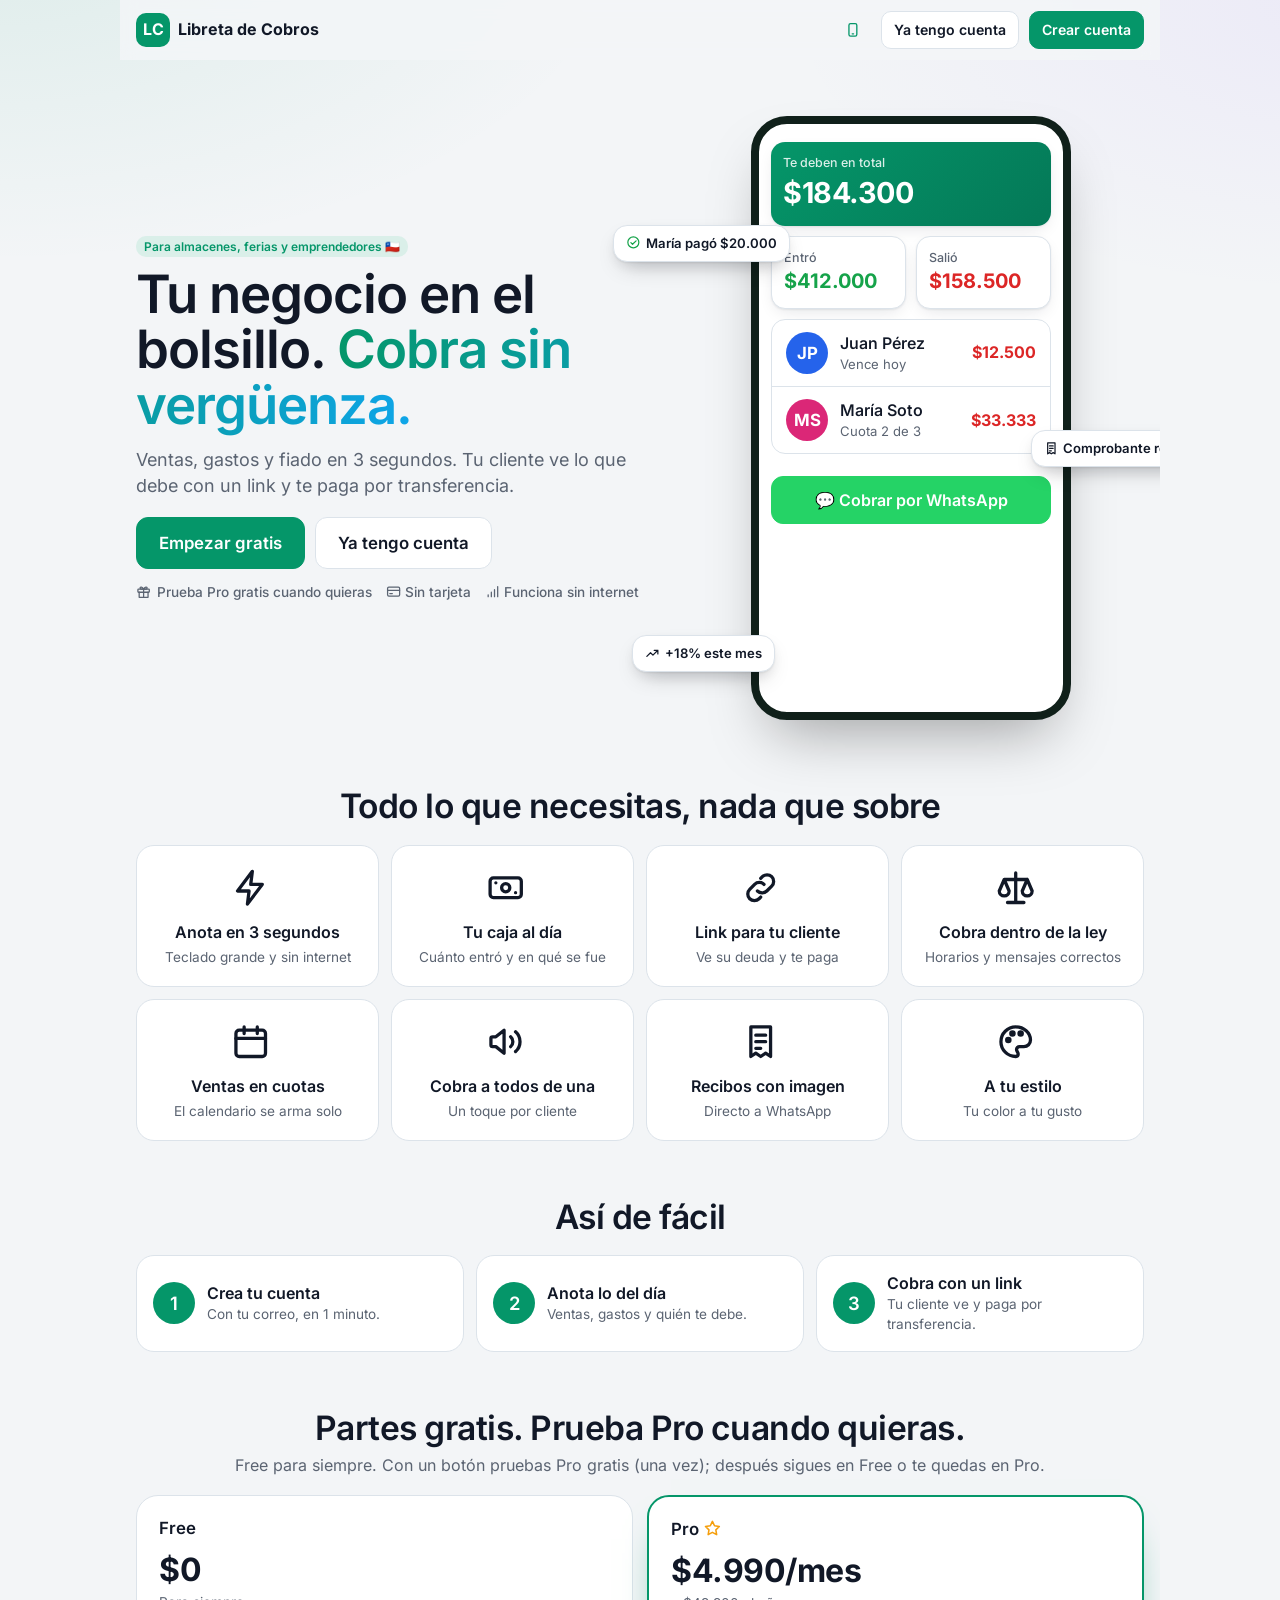
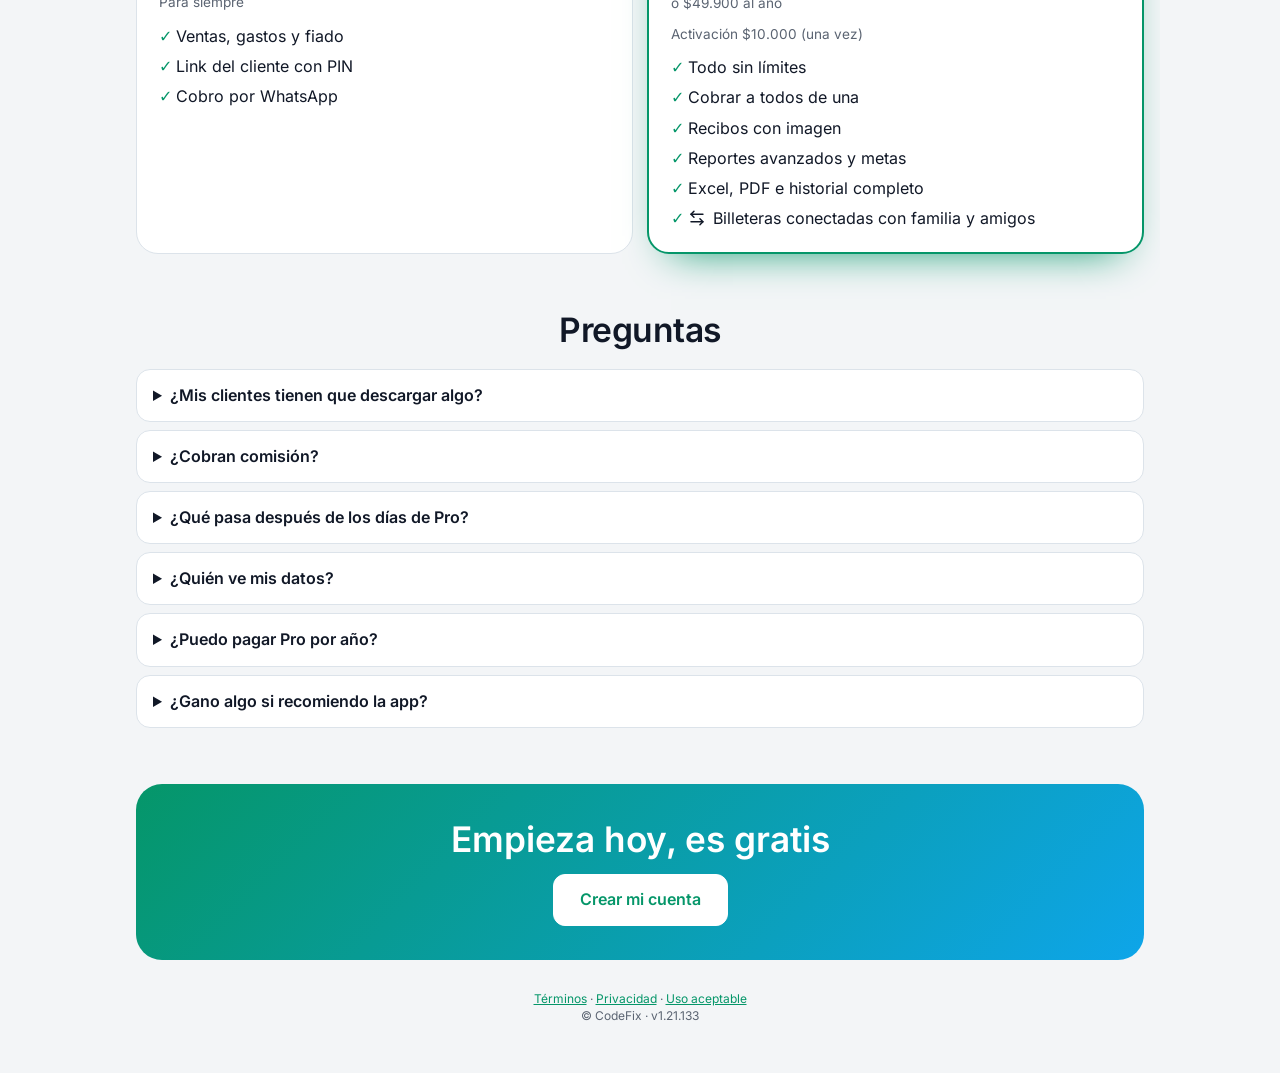
==== commit 4098027d: "G157: 🔎 buscar y filtrar en el núcleo (CFX_FILTRO: búsqueda en la pantalla + filtros por fecha, tipo" ====
--- a/index.html
+++ b/index.html
@@ -133,5 +133,6 @@
 <script src="js/datos.js"></script>
 <script src="js/vitrina.js"></script>
 <script src="js/ui.js"></script>
+<script src="js/filtro.js"></script>
 </body>
 </html>
--- a/css/app.css
+++ b/css/app.css
@@ -386,3 +386,7 @@
 /* Listas tipo menú (Mi cuenta, portal): cada fila separada con su línea, aunque el núcleo le dé estilo de botón */
 .lista > .item { border-style: solid !important; border-width: 0 0 1px 0 !important; border-color: var(--borde) !important; border-radius: 0 !important; box-shadow: none !important; min-height: 52px; margin: 0 !important; background: none !important; justify-content: flex-start !important; }
 .lista > .item:last-child { border-bottom-width: 0 !important; }
+/* G156: medios de pago (Anotar) con el ícono arriba y el texto abajo: los 4 caben enteros a 320 px */
+.medios-ico { display: flex; gap: 6px; }
+.medios-ico .chip.medio { flex: 1 1 auto; min-width: 0; display: flex; flex-direction: column; align-items: center; justify-content: center; gap: 4px; padding: 8px 4px; border-radius: 14px; white-space: normal; text-align: center; line-height: 1.15; font-size: .8em; }
+.medios-ico .medio-i { font-size: 1.35em; line-height: 1; }
--- a/css/tema.css
+++ b/css/tema.css
@@ -146,7 +146,7 @@
 .cfx-pe-temas > button.on { border-color: var(--brand, var(--marca, #2563eb)); }
 .cfx-pe-temas > button > .cfx-pe-mu { display: block; width: 100%; height: 26px; border-radius: 8px; border: 1px solid rgba(127, 127, 127, .3); }
 .cfx-pe-temas > button > b { font: inherit; text-align: center; }
-.cfx-pe-fab { width: 100%; margin-top: 14px; min-height: 44px; border-radius: 12px; border: 1px dashed var(--cfx-borde); background: none; color: var(--cfx-texto); font: 700 14px var(--cfx-letra); cursor: pointer; }
+.cfx-pe-fab { width: 100%; margin: 24px 0 12px !important; /* G156: con aire arriba (estaba pegado) */ min-height: 44px; border-radius: 12px; border: 1px dashed var(--cfx-borde); background: none; color: var(--cfx-texto); font: 700 14px var(--cfx-letra); cursor: pointer; }
 /* Computador (900 px o más): la misma barra pasa a ser un menú lateral. Se ven todos los botones (sin "Más" ni repetidos) y el + arriba. */
 @media (min-width: 900px) {
   nav.cfx-barra {
@@ -241,6 +241,8 @@
 .icono, .icon-btn, .btn-icono, .cfx-aj-volver, .icono-top {
   display: inline-grid; place-items: center; line-height: 1 !important; text-align: center; }
 .icono[hidden], .icon-btn[hidden], .btn-icono[hidden], .icono-top[hidden] { display: none !important; }
+/* G156: un contador con hidden (0 avisos) NUNCA se ve, aunque la app le ponga display. */
+.badge[hidden], .num[hidden], .punto[hidden] { display: none !important; }
 .icono > svg, .icon-btn > svg, .btn-icono > svg, .cfx-aj-volver > svg { display: block; margin: 0 !important; }
 /* Los textos siempre caben en su cuadro (palabras largas, correos y links se cortan bien) */
 .card, .tarjeta, .item, .cfx-grilla > *, .kpi, .stats > *, dialog, .modal-caja, .sheet, .hoja { overflow-wrap: anywhere; min-width: 0; }
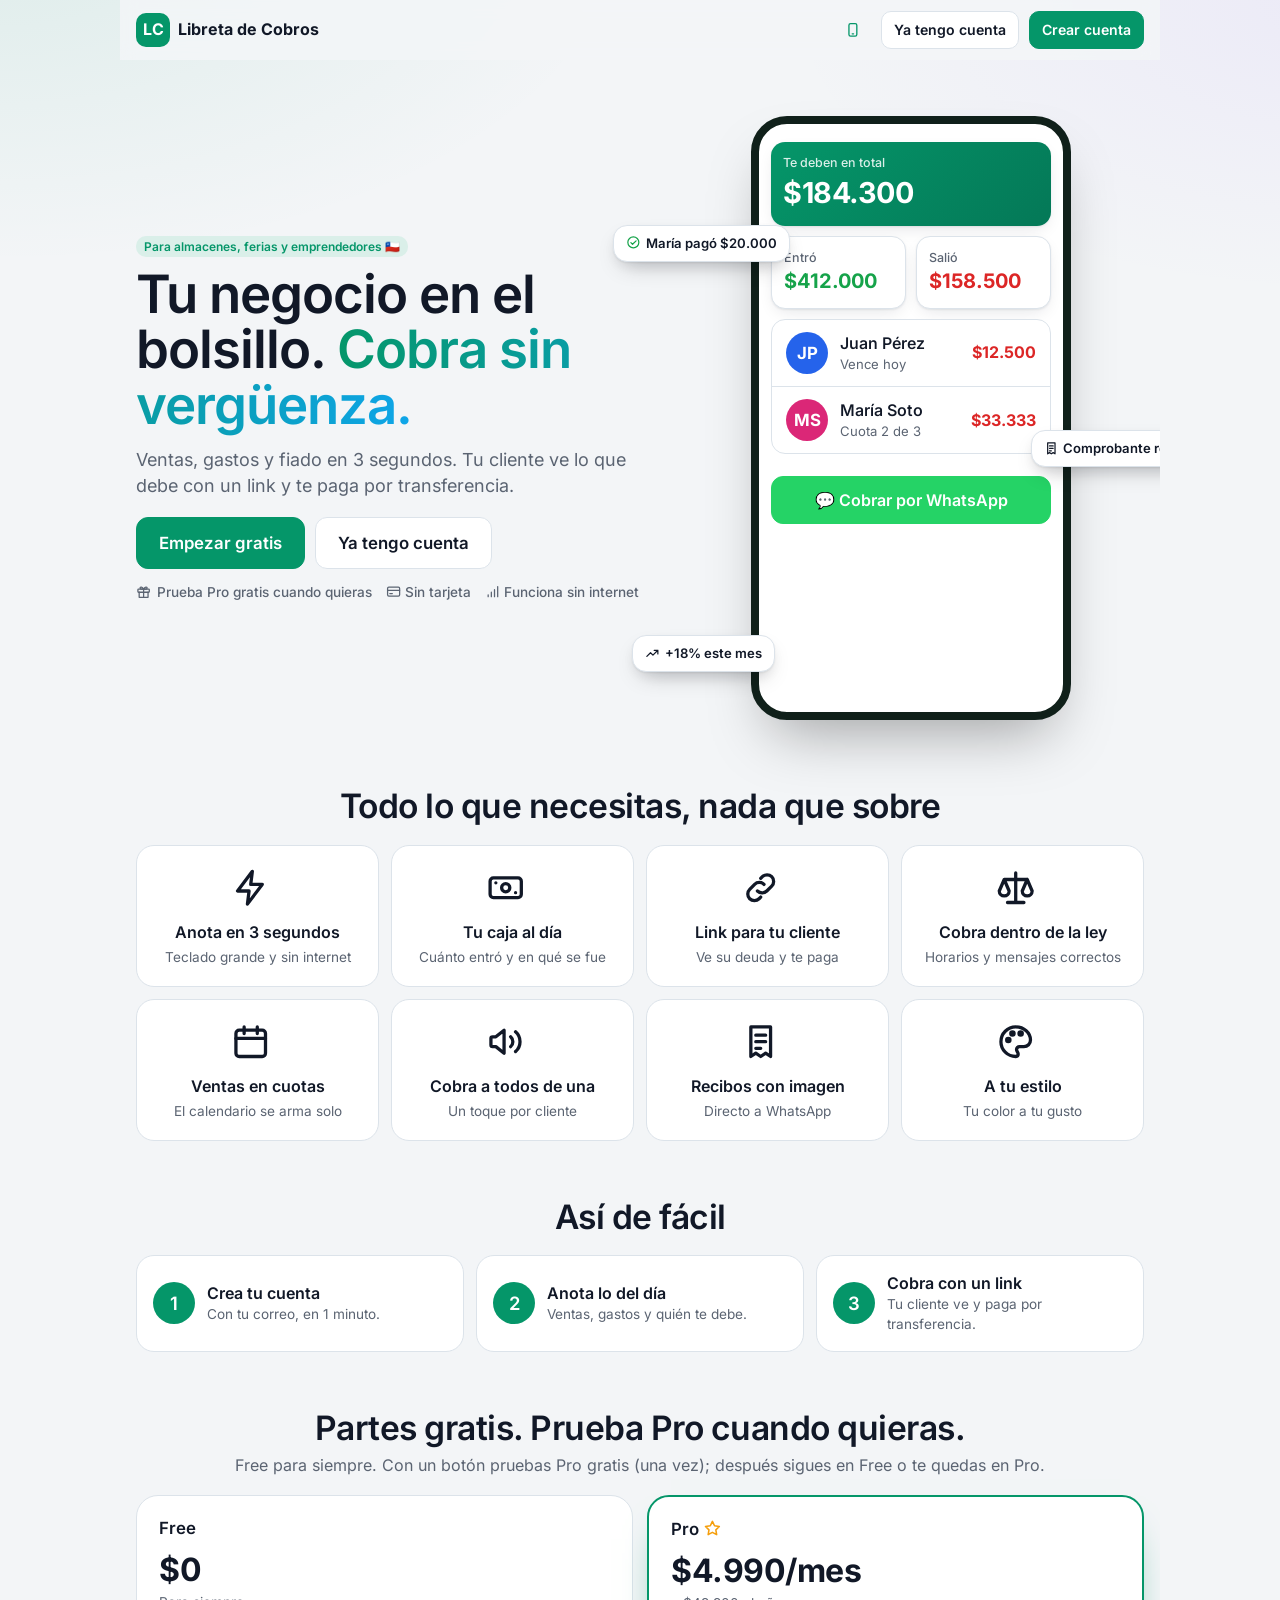
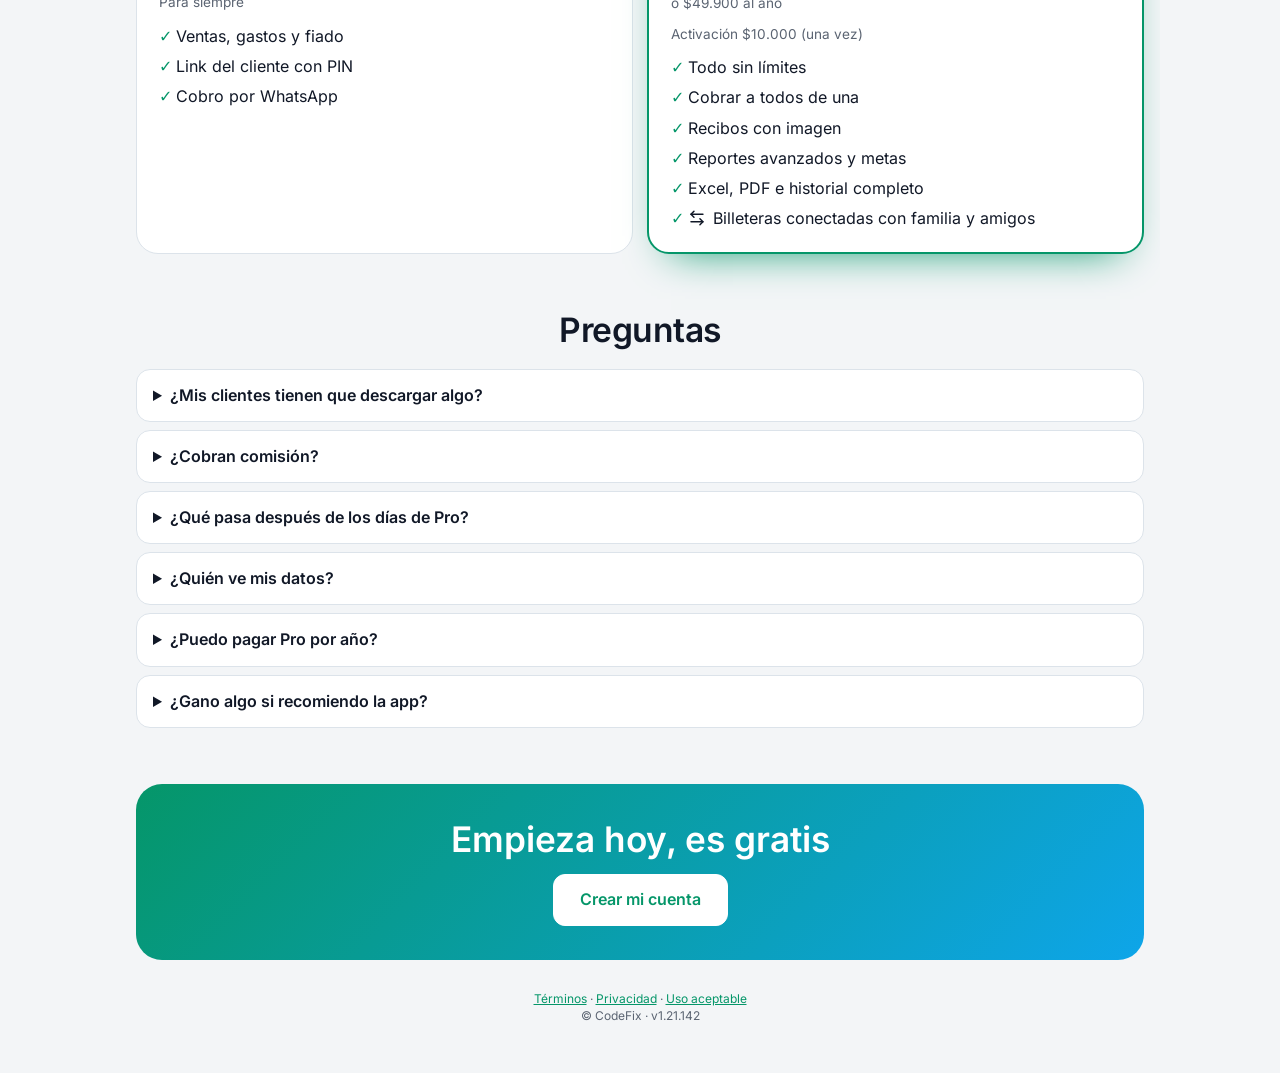
==== commit ed35941d: "G164: máx. equipos por cuenta (núcleo equipos.js + sql/equipos.sql, CM → Control → 📱 Equipos, Mi per" ====
--- a/index.html
+++ b/index.html
@@ -14,6 +14,7 @@
   <link rel="stylesheet" href="css/vendor/bootstrap-utilities.min.css">
 <link rel="stylesheet" href="css/app.css">
 <link rel="stylesheet" href="css/tema.css">
+<script src="js/equipos.js"></script>
 <script src="js/seguro.js"></script>
 <script src="js/carga.js"></script>
 <script src="js/humano.js"></script>
